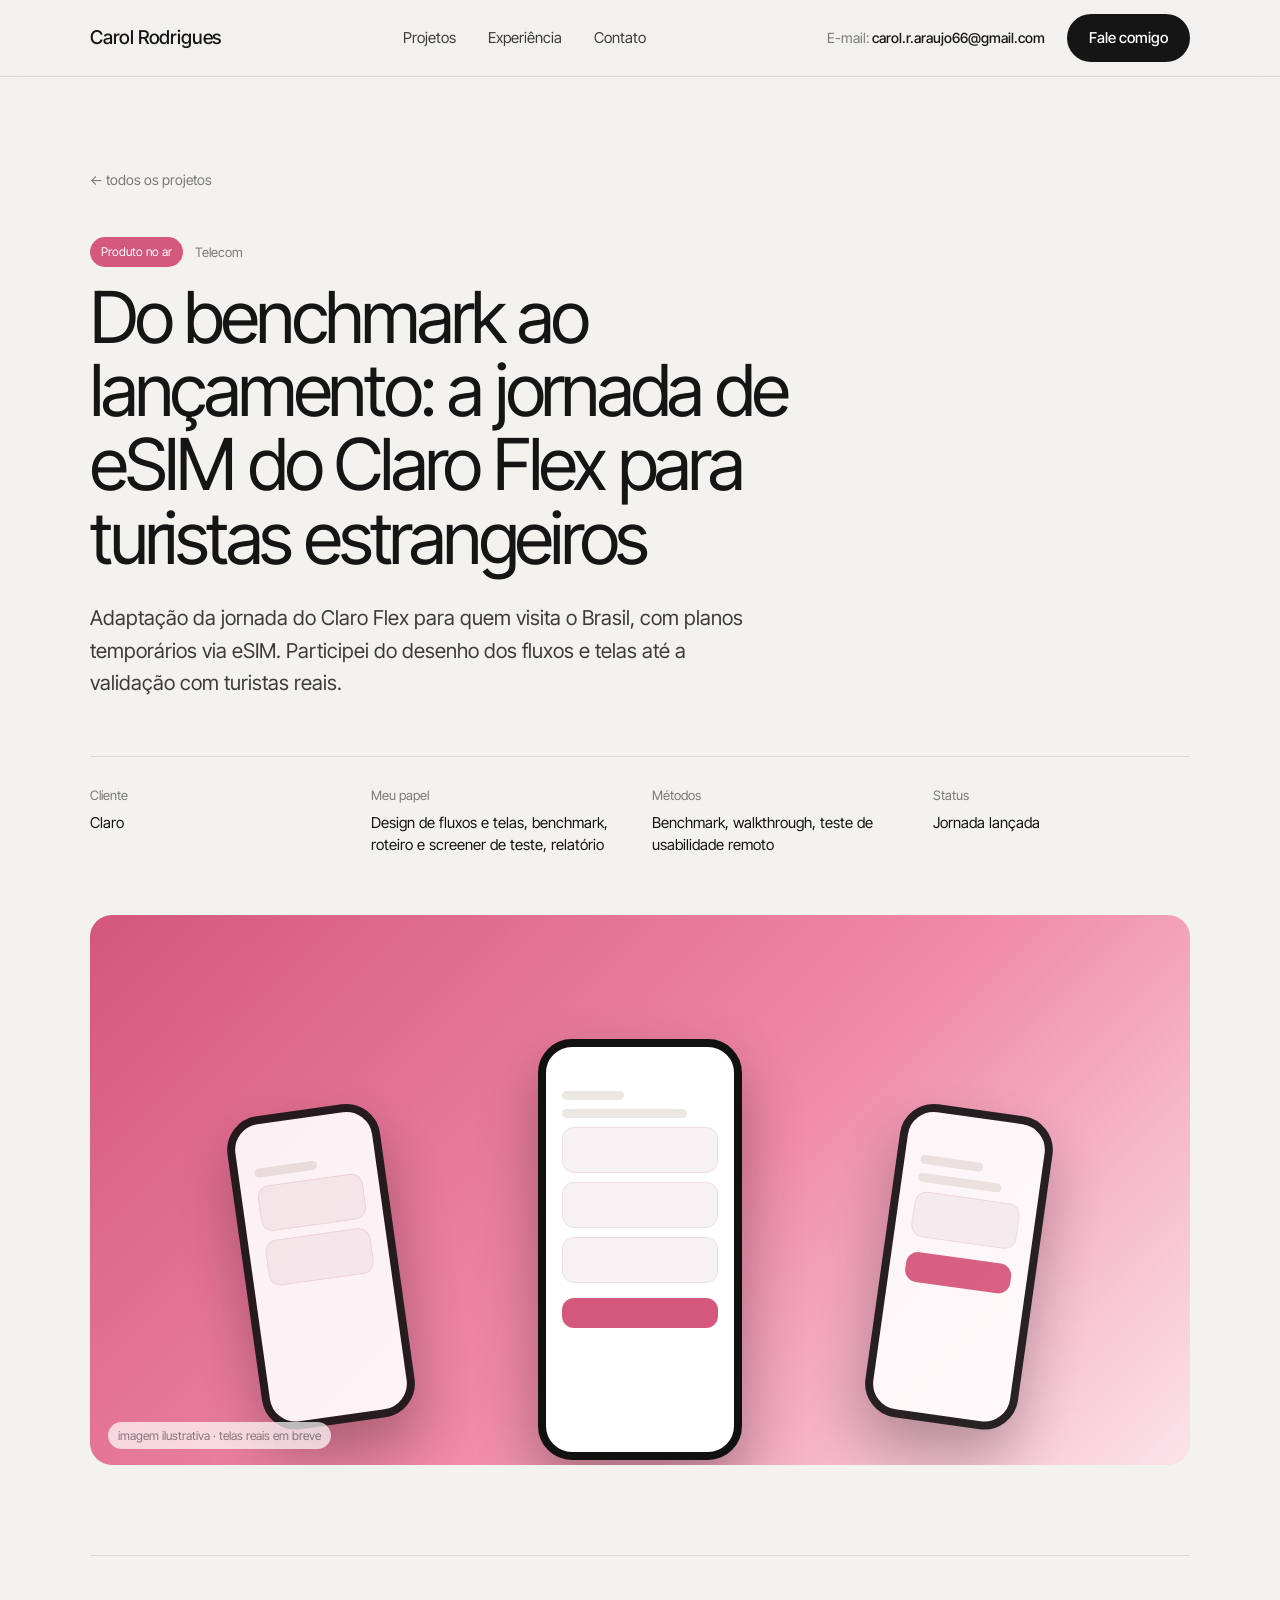
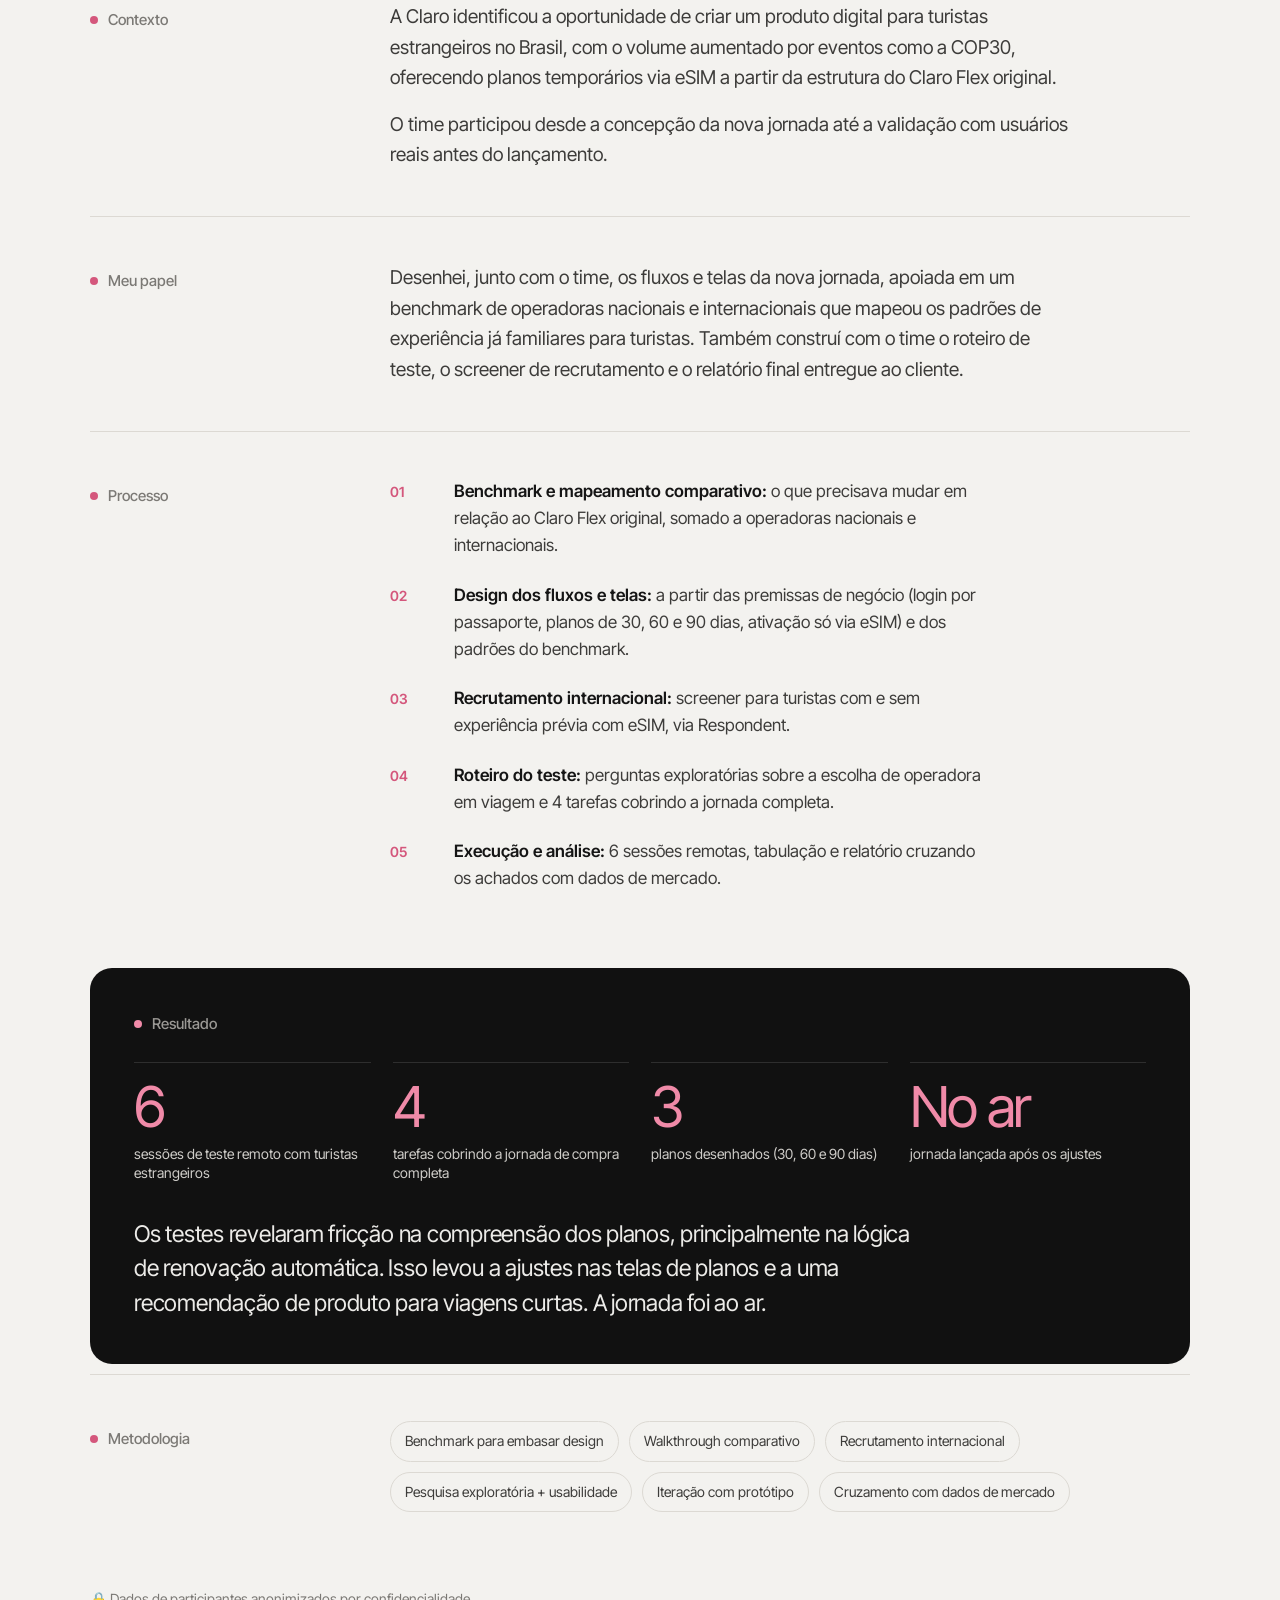
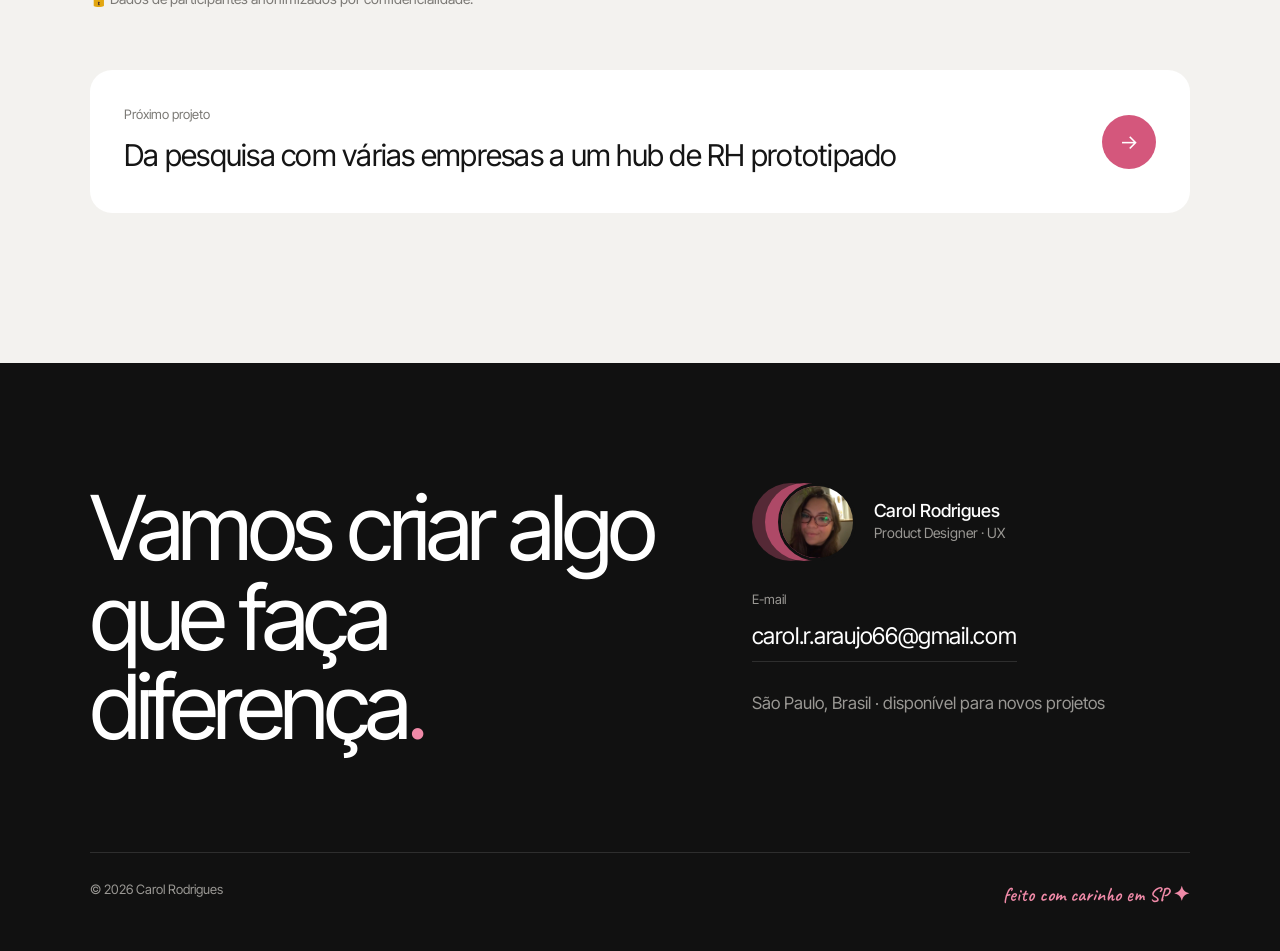
==== cases/claro.html @ 70e762d1 "Novo visual do portfólio: home com hierarquia limpa, faixa de números e páginas próprias por case - " ====
<!doctype html>
<html lang="pt-BR">
<head>
<meta charset="utf-8">
<meta name="viewport" content="width=device-width, initial-scale=1">
<title>Do benchmark ao lançamento: a jornada de eSIM do Claro Flex para turistas · Carol Rodrigues</title>
<meta name="description" content="Adaptação da jornada do Claro Flex para quem visita o Brasil, com planos temporários via eSIM. Participei do desenho dos fluxos e telas até a validação com turistas reais.">
<meta property="og:title" content="Do benchmark ao lançamento: a jornada de eSIM do Claro Flex para turistas · Carol Rodrigues">
<meta property="og:description" content="Adaptação da jornada do Claro Flex para quem visita o Brasil, com planos temporários via eSIM. Participei do desenho dos fluxos e telas até a validação com turistas reais.">
<meta property="og:image" content="../assets/foto-carol.jpg">
<meta name="theme-color" content="#f3f2ef">
<link rel="icon" href="data:image/svg+xml,<svg xmlns='http://www.w3.org/2000/svg' viewBox='0 0 100 100'><rect width='100' height='100' rx='50' fill='%23d4577c'/><text x='50' y='68' font-family='Arial' font-size='52' fill='white' text-anchor='middle'>C</text></svg>">
<link rel="preconnect" href="https://fonts.googleapis.com">
<link rel="preconnect" href="https://fonts.gstatic.com" crossorigin>
<link href="https://fonts.googleapis.com/css2?family=Caveat:wght@600&family=Inter+Tight:wght@400;500;600&display=swap" rel="stylesheet">
<link rel="stylesheet" href="../assets/style.css">
</head>
<body>
<header class="nav">
  <div class="wrap">
    <a class="brand" href="../index.html">Carol Rodrigues</a>
    <nav class="nav-links" aria-label="Principal">
      <a href="../index.html#projetos">Projetos</a>
      <a href="../index.html#experiencia">Experiência</a>
      <a href="../index.html#contato">Contato</a>
    </nav>
    <div class="nav-right">
      <span class="nav-mail">E-mail: <b>carol.r.araujo66@gmail.com</b></span>
      <a class="btn" href="mailto:carol.r.araujo66@gmail.com">Fale comigo</a>
    </div>
  </div>
</header>
<main>
<section class="cs-hero">
  <div class="wrap">
    <a class="back" href="../index.html#projetos">← todos os projetos</a>
    <div class="case-meta reveal"><span class="tag live">Produto no ar</span><span>Telecom</span></div>
    <h1 class="cs-title reveal">Do benchmark ao lançamento: a jornada de eSIM do Claro Flex para turistas estrangeiros</h1>
    <p class="cs-sub reveal">Adaptação da jornada do Claro Flex para quem visita o Brasil, com planos temporários via eSIM. Participei do desenho dos fluxos e telas até a validação com turistas reais.</p>
    <dl class="facts reveal"><div><dt>Cliente</dt><dd>Claro</dd></div><div><dt>Meu papel</dt><dd>Design de fluxos e telas, benchmark, roteiro e screener de teste, relatório</dd></div><div><dt>Métodos</dt><dd>Benchmark, walkthrough, teste de usabilidade remoto</dd></div><div><dt>Status</dt><dd>Jornada lançada</dd></div></dl>
  </div>
</section>
<div class="wrap"><div class="cs-visual reveal"><div class="vis vis-a"><div class="phone side"><i class="w60"></i><i class="card"></i><i class="card"></i></div><div class="phone"><i class="w40"></i><i class="w80"></i><i class="card"></i><i class="card"></i><i class="card"></i><i class="acc"></i></div><div class="phone side2"><i class="w60"></i><i class="w80"></i><i class="card"></i><i class="acc"></i></div><span class="vis-note">imagem ilustrativa · telas reais em breve</span></div></div></div>
<div class="cs-body">
  <div class="wrap">
    <section class="cs-sec reveal"><h2>Contexto</h2><div class="txt"><p>A Claro identificou a oportunidade de criar um produto digital para turistas estrangeiros no Brasil, com o volume aumentado por eventos como a COP30, oferecendo planos temporários via eSIM a partir da estrutura do Claro Flex original.</p><p>O time participou desde a concepção da nova jornada até a validação com usuários reais antes do lançamento.</p></div></section>
    <section class="cs-sec reveal"><h2>Meu papel</h2><div class="txt"><p>Desenhei, junto com o time, os fluxos e telas da nova jornada, apoiada em um benchmark de operadoras nacionais e internacionais que mapeou os padrões de experiência já familiares para turistas. Também construí com o time o roteiro de teste, o screener de recrutamento e o relatório final entregue ao cliente.</p></div></section>
    <section class="cs-sec reveal"><h2>Processo</h2><ol class="steps"><li><span><b>Benchmark e mapeamento comparativo:</b> o que precisava mudar em relação ao Claro Flex original, somado a operadoras nacionais e internacionais.</span></li><li><span><b>Design dos fluxos e telas:</b> a partir das premissas de negócio (login por passaporte, planos de 30, 60 e 90 dias, ativação só via eSIM) e dos padrões do benchmark.</span></li><li><span><b>Recrutamento internacional:</b> screener para turistas com e sem experiência prévia com eSIM, via Respondent.</span></li><li><span><b>Roteiro do teste:</b> perguntas exploratórias sobre a escolha de operadora em viagem e 4 tarefas cobrindo a jornada completa.</span></li><li><span><b>Execução e análise:</b> 6 sessões remotas, tabulação e relatório cruzando os achados com dados de mercado.</span></li></ol></section>
    
    <section class="impact reveal"><h2>Resultado</h2><div class="impact-nums"><div><strong>6</strong><span>sessões de teste remoto com turistas estrangeiros</span></div><div><strong>4</strong><span>tarefas cobrindo a jornada de compra completa</span></div><div><strong>3</strong><span>planos desenhados (30, 60 e 90 dias)</span></div><div><strong>No ar</strong><span>jornada lançada após os ajustes</span></div></div><p>Os testes revelaram fricção na compreensão dos planos, principalmente na lógica de renovação automática. Isso levou a ajustes nas telas de planos e a uma recomendação de produto para viagens curtas. A jornada foi ao ar.</p></section>
    <section class="cs-sec reveal"><h2>Metodologia</h2><div class="chips"><span class="chip">Benchmark para embasar design</span><span class="chip">Walkthrough comparativo</span><span class="chip">Recrutamento internacional</span><span class="chip">Pesquisa exploratória + usabilidade</span><span class="chip">Iteração com protótipo</span><span class="chip">Cruzamento com dados de mercado</span></div></section>
    <p class="note">🔒 Dados de participantes anonimizados por confidencialidade.</p>
    <a class="next reveal" href="rh.html"><div><small>Próximo projeto</small><strong>Da pesquisa com várias empresas a um hub de RH prototipado</strong></div><span class="dot">→</span></a>
  </div>
</div>
</main>
<footer class="dark final">
  <div class="wrap">
    <div class="final-grid">
      <h2 class="reveal">Vamos criar algo que faça diferença<span>.</span></h2>
      <div class="reveal">
        <div class="id"><div class="avatar"><img src="../assets/foto-carol.jpg" alt="Foto da Carol Rodrigues" width="78" height="78"></div><div><div class="id-name">Carol Rodrigues</div><div class="id-role">Product Designer · UX</div></div></div>
        <div class="lbl">E-mail</div>
        <a class="mail" href="mailto:carol.r.araujo66@gmail.com">carol.r.araujo66@gmail.com</a>
        <p class="sub">São Paulo, Brasil · disponível para novos projetos</p>
      </div>
    </div>
    <div class="foot"><span>© 2026 Carol Rodrigues</span><span class="hand">feito com carinho em SP ✦</span></div>
  </div>
</footer>
<script>
(function(){
  var els=document.querySelectorAll('.reveal');
  if(!('IntersectionObserver' in window)){els.forEach(function(e){e.classList.add('in')});return;}
  var io=new IntersectionObserver(function(es){es.forEach(function(e){if(e.isIntersecting){e.target.classList.add('in');io.unobserve(e.target);}})},{threshold:.12,rootMargin:'0px 0px -40px 0px'});
  els.forEach(function(e){io.observe(e)});
})();
</script>
</body>
</html>
---- assets/style.css ----
/* Portfólio Carol Rodrigues · estilos compartilhados */
:root{
  --bg:#f3f2ef;
  --bg-2:#e9e7e2;
  --surface:#ffffff;
  --ink:#151515;
  --ink-2:#3d3c3a;
  --muted:#7b7975;
  --line:#dcd9d3;
  --dark:#111111;
  --dark-2:#1b1b1b;
  --dark-3:#262626;
  --dark-line:#2e2e2e;
  --dark-muted:#9a9894;
  --accent:#d4577c;
  --accent-2:#f08aa8;
  --accent-soft:#fbe3ea;
  --radius:22px;
  --wrap:1180px;
  --ease:cubic-bezier(.2,.7,.2,1);
}
*{box-sizing:border-box;margin:0;padding:0}
html{scroll-behavior:smooth}
body{background:var(--bg);color:var(--ink);font:400 16px/1.6 "Inter Tight",system-ui,sans-serif;-webkit-font-smoothing:antialiased;overflow-x:hidden}
a{color:inherit;text-decoration:none}
img{display:block;max-width:100%}
.wrap{max-width:var(--wrap);margin:0 auto;padding:0 40px}
.hand{font-family:"Caveat",cursive;font-weight:600}
.sr{position:absolute;width:1px;height:1px;overflow:hidden;clip:rect(0 0 0 0)}
:focus-visible{outline:2px solid var(--accent);outline-offset:3px;border-radius:6px}

/* ---------- NAV ---------- */
.nav{position:sticky;top:0;z-index:50;background:color-mix(in srgb,var(--bg) 86%,transparent);backdrop-filter:blur(12px);-webkit-backdrop-filter:blur(12px);border-bottom:1px solid var(--line)}
.nav .wrap{display:flex;align-items:center;justify-content:space-between;height:76px;gap:24px}
.brand{font-weight:500;font-size:19px;letter-spacing:-.01em}
.nav-links{display:flex;gap:32px;font-size:15px}
.nav-links a{color:var(--ink-2);transition:color .2s}
.nav-links a:hover{color:var(--ink)}
.nav-right{display:flex;align-items:center;gap:22px;font-size:14px}
.nav-mail{color:var(--muted)}
.nav-mail b{color:var(--ink);font-weight:500}
.btn{display:inline-flex;align-items:center;gap:10px;background:var(--ink);color:#fff;padding:12px 22px;border-radius:999px;font-weight:500;font-size:15px;transition:transform .25s var(--ease),background .25s}
.btn:hover{transform:translateY(-2px);background:var(--accent)}
.btn.light{background:#fff;color:var(--ink)}
.btn.light:hover{background:var(--accent);color:#fff}

/* ---------- HERO ---------- */
.hero{position:relative;padding:120px 0 110px;overflow:hidden}
.hero::before{content:"";position:absolute;right:-30vw;top:-40vw;width:110vw;height:110vw;border-radius:50%;
  background:repeating-radial-gradient(circle at center,transparent 0 46px,rgba(21,21,21,.045) 46px 47px);pointer-events:none;
  -webkit-mask:radial-gradient(circle at 30% 70%,#000 0,transparent 70%);mask:radial-gradient(circle at 30% 70%,#000 0,transparent 70%)}
.id{display:flex;align-items:center;gap:18px;margin-bottom:40px;position:relative}
.avatar{position:relative;width:78px;height:78px;flex:none}
.avatar img{width:78px;height:78px;border-radius:50%;object-fit:cover;position:relative;z-index:2;border:3px solid var(--bg)}
.avatar::before,.avatar::after{content:"";position:absolute;top:0;width:78px;height:78px;border-radius:50%;background:var(--accent)}
.avatar::before{left:-26px;opacity:.35}
.avatar::after{left:-13px;opacity:.7}
.avatar{margin-left:26px}
.id-name{font-weight:500;font-size:18px;line-height:1.2}
.id-role{color:var(--muted);font-size:14px}
.headline{font-weight:400;font-size:clamp(44px,7.4vw,104px);line-height:1.02;letter-spacing:-.045em;max-width:15ch;position:relative}
.headline .row{display:flex;flex-wrap:wrap;align-items:center;gap:.18em .22em}
.pill{display:inline-flex;align-items:center;font-size:.42em;letter-spacing:-.02em;padding:.32em .7em .36em;border-radius:999px;line-height:1;font-weight:500;transform:translateY(.06em)}
.pill.white{background:#fff;box-shadow:0 6px 24px rgba(0,0,0,.05)}
.pill.ink{background:var(--ink);color:#fff}
.pill.outline{border:1.5px solid var(--line);color:var(--ink-2)}
.headline .soft{color:var(--ink)}
.hero-foot{display:flex;justify-content:space-between;align-items:flex-end;gap:24px;margin-top:56px;position:relative;flex-wrap:wrap}
.hero-foot p{max-width:44ch;color:var(--ink-2);font-size:18px}
.scroll-hint{display:flex;align-items:center;gap:10px;color:var(--muted);font-size:14px}
.scroll-hint span{width:34px;height:34px;border:1px solid var(--line);border-radius:50%;display:grid;place-items:center;animation:bob 2.4s var(--ease) infinite}
@keyframes bob{50%{transform:translateY(5px)}}

/* ---------- MARQUEE ---------- */
.dark{background:var(--dark);color:#fff}
.marquee{overflow:hidden;border-bottom:1px solid var(--dark-line);padding:34px 0}
.marquee-track{display:flex;gap:44px;width:max-content;animation:scroll 38s linear infinite;align-items:center}
.marquee:hover .marquee-track{animation-play-state:paused}
.m-item{font-size:clamp(22px,2.4vw,30px);letter-spacing:-.02em;white-space:nowrap}
.m-item b{color:var(--accent-2);font-weight:500}
.m-item i{font-style:normal;color:var(--dark-muted);margin:0 6px}
.m-star{color:var(--accent-2);font-size:22px}
@keyframes scroll{to{transform:translateX(-50%)}}

/* ---------- SECTIONS ---------- */
.section{padding:110px 0}
.eyebrow{display:flex;align-items:center;gap:10px;font-size:14px;color:var(--muted);margin-bottom:18px}
.eyebrow::before{content:"";width:8px;height:8px;border-radius:50%;background:var(--accent)}
.dark .eyebrow{color:var(--dark-muted)}
.h2{font-weight:400;font-size:clamp(40px,5.4vw,72px);letter-spacing:-.04em;line-height:1.02}
.sec-head{display:flex;justify-content:space-between;align-items:flex-end;gap:24px;margin-bottom:56px;flex-wrap:wrap}
.sec-head p{max-width:40ch;color:var(--dark-muted)}

/* ---------- PROJECTS ---------- */
.projects{padding-top:80px}
.case{display:block;border-radius:var(--radius);transition:transform .4s var(--ease)}
.case-meta{display:flex;align-items:center;gap:12px;font-size:13px;color:var(--dark-muted);margin-bottom:14px}
.tag{background:var(--dark-3);color:#fff;padding:5px 11px;border-radius:999px;font-size:12px}
.tag.live{background:var(--accent);}
.case-title{font-size:clamp(22px,2.2vw,28px);font-weight:400;letter-spacing:-.025em;line-height:1.2;max-width:30ch}
.case-client{color:var(--dark-muted);font-size:14px;margin-top:6px}
.case-arrow{display:inline-flex;align-items:center;gap:8px;margin-top:18px;font-size:14px;color:#fff;opacity:.75;transition:opacity .2s,gap .3s var(--ease)}
.case:hover .case-arrow{opacity:1;gap:14px}
.case-visual{margin-top:28px;border-radius:var(--radius);overflow:hidden;position:relative;aspect-ratio:16/8.2;transition:transform .5s var(--ease)}
.case:hover .case-visual{transform:scale(1.01)}
.case.featured{margin-bottom:72px}
.grid-2{display:grid;grid-template-columns:repeat(2,1fr);gap:56px 32px}
.grid-2 .case-visual{aspect-ratio:4/3;margin-top:22px}
.grid-2 .case-meta{margin-top:0}
.all-cta{display:flex;flex-direction:column;justify-content:space-between;background:var(--accent);border-radius:var(--radius);padding:32px;min-height:260px;color:#fff;transition:transform .3s var(--ease)}
.all-cta:hover{transform:translateY(-4px)}
.all-cta strong{font-weight:400;font-size:clamp(26px,2.6vw,34px);letter-spacing:-.03em;line-height:1.1}

/* visuais (mockups abstratos, até entrarem as imagens reais) */
.vis{position:absolute;inset:0;display:grid;place-items:center}
.vis-a{background:linear-gradient(135deg,#d4577c 0%,#f08aa8 55%,#fbe3ea 100%)}
.vis-b{background:linear-gradient(160deg,#2a2a2a,#151515)}
.vis-c{background:linear-gradient(135deg,#fbe3ea,#f3f2ef)}
.vis-d{background:linear-gradient(140deg,#3a1d27,#d4577c)}
.vis-e{background:linear-gradient(140deg,#e9e7e2,#cfc9c0)}
.phone{width:clamp(130px,16vw,230px);aspect-ratio:9/18.5;background:#fff;border-radius:34px;border:8px solid #111;box-shadow:0 30px 60px rgba(0,0,0,.3);padding:44px 16px 0;display:flex;flex-direction:column;gap:9px;transform:translateY(14%)}
.phone i{display:block;flex:none;width:100%;height:9px;border-radius:5px;background:#ebe8e3}
.phone i.w60{width:60%}.phone i.w80{width:80%}.phone i.w40{width:40%}
.phone i.acc{background:var(--accent);height:30px;border-radius:12px;margin-top:6px}
.phone i.card{height:46px;border-radius:12px;background:#f6f2f3;border:1px solid #f0dce2}
.phone.side{position:absolute;width:clamp(100px,12vw,170px);transform:translateY(24%) rotate(-8deg);left:14%;opacity:.9}
.phone.side2{position:absolute;width:clamp(100px,12vw,170px);transform:translateY(24%) rotate(8deg);right:14%;opacity:.9}
.board{width:76%;aspect-ratio:16/9;background:#fff;border-radius:16px;box-shadow:0 24px 50px rgba(0,0,0,.18);display:grid;grid-template-columns:repeat(4,1fr);gap:10px;padding:16px}
.board i{border-radius:8px;background:#f4eef0}
.board i:nth-child(3n){background:var(--accent-soft)}
.board i:nth-child(5){background:var(--accent);opacity:.8}
.film{display:flex;gap:12px;transform:rotate(-4deg)}
.film i{width:clamp(56px,9vw,96px);aspect-ratio:9/16;border-radius:14px;background:linear-gradient(180deg,#3a3a3a,#1f1f1f);border:1px solid #444}
.film i:nth-child(2){background:linear-gradient(180deg,var(--accent),#7a2a44);transform:translateY(-16px)}
.film i:nth-child(4){transform:translateY(12px)}
.bars{display:flex;align-items:flex-end;gap:12px;height:56%;padding:0 10%}
.bars i{width:clamp(18px,3vw,36px);border-radius:10px 10px 4px 4px;background:rgba(255,255,255,.85)}
.bars i:nth-child(odd){background:#fff}
.bars i:nth-child(3){background:#111}
.rows{width:70%;background:#fff;border-radius:16px;padding:18px;display:flex;flex-direction:column;gap:10px;box-shadow:0 24px 50px rgba(0,0,0,.12)}
.rows i{height:14px;border-radius:7px;background:#ece8e2}
.rows i.ok{background:#cfe9d6;width:70%}
.rows i.bad{background:var(--accent-soft);width:85%}
.vis-note{position:absolute;left:18px;bottom:16px;font-size:12px;color:rgba(0,0,0,.45);background:rgba(255,255,255,.7);padding:4px 10px;border-radius:999px}
.vis-b .vis-note,.vis-d .vis-note{color:rgba(255,255,255,.7);background:rgba(0,0,0,.35)}

/* ---------- EXPERIENCE ---------- */
.exp{border-top:1px solid var(--dark-line)}
.job{display:grid;grid-template-columns:1fr auto;gap:8px 24px;padding:44px 0;border-bottom:1px solid var(--dark-line)}
.job h3{font-weight:400;font-size:clamp(28px,3.2vw,42px);letter-spacing:-.03em;line-height:1.1}
.job h3 span{color:var(--accent-2)}
.job .when{color:var(--dark-muted);font-size:14px;align-self:center;display:flex;gap:8px;align-items:center}
.job h4{grid-column:1/-1;font-weight:500;font-size:20px;margin-top:14px}
.job ul{grid-column:1/-1;list-style:none;max-width:68ch;display:grid;gap:10px;margin-top:6px}
.job li{display:flex;gap:14px;color:#c9c7c3}
.job li::before{content:"✦";color:var(--accent-2);flex:none}
.job li b{color:#fff;font-weight:500}

/* ---------- METRICS ---------- */
.metrics{display:grid;grid-template-columns:repeat(3,1fr);gap:20px;margin-top:20px}
.metric{position:relative;overflow:hidden;border-radius:var(--radius);padding:30px 30px 26px;min-height:240px;display:flex;flex-direction:column;justify-content:space-between}
.metric .num{font-size:clamp(56px,6.4vw,92px);letter-spacing:-.05em;line-height:1;font-weight:400}
.metric p{text-align:right;font-size:15px;line-height:1.35;max-width:22ch;margin-left:auto;position:relative}
.metric.m1{background:var(--accent);color:#fff}
.metric.m1::after{content:"";position:absolute;left:18%;bottom:-55%;width:90%;aspect-ratio:1;border-radius:50%;border:42px solid rgba(255,255,255,.18)}
.metric.m2{background:var(--dark-2);color:#fff;border:1px solid var(--dark-line)}
.metric.m3{background:#fff;color:var(--ink)}
.metric small{display:block;color:inherit;opacity:.7;font-size:13px;margin-top:4px}

/* ---------- HOW I WORK ---------- */
.how{display:grid;grid-template-columns:1.1fr 1fr;gap:64px;align-items:start}
.how p.lead{font-size:clamp(22px,2.2vw,28px);letter-spacing:-.02em;line-height:1.35;color:#e9e7e3}
.how p.lead em{font-style:normal;color:var(--accent-2)}
.chips{display:flex;flex-wrap:wrap;gap:10px}
.chip{border:1px solid var(--dark-line);color:#d8d6d2;padding:8px 14px;border-radius:999px;font-size:14px}
.chip.acc{border-color:var(--accent);color:#fff;background:rgba(212,87,124,.15)}
.how h3{font-weight:500;font-size:15px;color:var(--dark-muted);margin:0 0 14px}
.how .block+.block{margin-top:34px}
.brands{display:flex;flex-wrap:wrap;gap:12px 34px;margin-top:70px;padding-top:40px;border-top:1px solid var(--dark-line);align-items:baseline}
.brands span{font-size:clamp(20px,2vw,26px);letter-spacing:-.02em;color:#cfcdc9}
.brands .lbl{font-size:14px;color:var(--dark-muted);width:100%;margin-bottom:6px}

/* ---------- LINKS ---------- */
.links-sec{padding:110px 0}
.links{display:grid;grid-template-columns:repeat(3,1fr);gap:20px;margin-top:48px}
.link-card{background:#fff;border-radius:var(--radius);padding:26px;min-height:180px;display:flex;flex-direction:column;justify-content:space-between;transition:transform .3s var(--ease),box-shadow .3s}
.link-card:hover{transform:translateY(-4px);box-shadow:0 18px 40px rgba(0,0,0,.07)}
.link-card .lc-top{display:flex;justify-content:space-between;font-size:18px;font-weight:500}
.link-card .lc-sub{color:var(--muted);font-size:14px}
.link-card .dot{width:44px;height:44px;border-radius:50%;background:var(--accent);align-self:flex-end;display:grid;place-items:center;color:#fff;transition:transform .3s var(--ease)}
.link-card:hover .dot{transform:rotate(-45deg)}
.link-card.acc{background:var(--ink);color:#fff}
.link-card.acc .lc-sub{color:#aaa}
.link-card.acc .dot{background:#fff;color:var(--ink)}

/* ---------- FINAL CTA ---------- */
.final{padding:120px 0 40px}
.final-grid{display:grid;grid-template-columns:1.4fr 1fr;gap:48px;align-items:start}
.final h2{font-weight:400;font-size:clamp(48px,7vw,96px);letter-spacing:-.05em;line-height:1}
.final h2 span{color:var(--accent-2)}
.final .sub{color:var(--dark-muted);margin-top:28px;font-size:17px}
.final .id{margin-bottom:28px}
.final .avatar img{border-color:var(--dark)}
.final .id-role{color:var(--dark-muted)}
.final .mail{font-size:clamp(18px,1.8vw,24px);letter-spacing:-.01em;border-bottom:1px solid var(--dark-line);padding-bottom:6px;display:inline-block;transition:border-color .2s,color .2s}
.final .mail:hover{color:var(--accent-2);border-color:var(--accent-2)}
.final .lbl{font-size:13px;color:var(--dark-muted);margin-bottom:8px}
.foot{display:flex;justify-content:space-between;gap:16px;margin-top:100px;padding-top:26px;border-top:1px solid var(--dark-line);font-size:13px;color:var(--dark-muted);flex-wrap:wrap}
.foot .hand{font-size:20px;color:var(--accent-2)}

/* ---------- CASE PAGE ---------- */
.cs-hero{padding:90px 0 50px}
.back{display:inline-flex;gap:8px;align-items:center;color:var(--muted);font-size:14px;margin-bottom:46px;transition:gap .3s var(--ease),color .2s}
.back:hover{gap:14px;color:var(--ink)}
.cs-hero .case-meta{color:var(--muted)}
.cs-hero .tag{background:var(--bg-2);color:var(--ink)}
.cs-hero .tag.live{background:var(--accent);color:#fff}
.cs-title{font-weight:400;font-size:clamp(38px,5.6vw,76px);letter-spacing:-.045em;line-height:1.03;max-width:20ch}
.cs-sub{font-size:clamp(18px,1.6vw,21px);color:var(--ink-2);max-width:56ch;margin-top:26px}
.facts{display:grid;grid-template-columns:repeat(4,1fr);gap:24px;margin-top:56px;padding-top:28px;border-top:1px solid var(--line)}
.facts dt{font-size:13px;color:var(--muted);margin-bottom:6px}
.facts dd{font-size:15px;line-height:1.45}
.cs-visual{border-radius:var(--radius);overflow:hidden;position:relative;aspect-ratio:16/8;margin:10px 0 0}
.cs-body{padding:90px 0 40px}
.cs-sec{display:grid;grid-template-columns:260px 1fr;gap:40px;padding:46px 0;border-top:1px solid var(--line)}
.cs-sec h2{align-self:start;padding-top:6px;font-weight:500;font-size:15px;color:var(--muted);display:flex;gap:10px;align-items:center}
.cs-sec h2::before{content:"";width:8px;height:8px;border-radius:50%;background:var(--accent)}
.cs-sec .txt{font-size:19px;line-height:1.6;color:var(--ink-2);max-width:62ch}
.cs-sec .txt p+p{margin-top:16px}
.steps{list-style:none;counter-reset:s;display:grid;gap:22px;max-width:66ch}
.steps li{counter-increment:s;display:grid;grid-template-columns:48px 1fr;gap:16px;font-size:17px;color:var(--ink-2)}
.steps li::before{content:counter(s,decimal-leading-zero);font-size:14px;color:var(--accent);font-weight:600;padding-top:3px}
.steps b{color:var(--ink);font-weight:600}
.cs-sec .chips .chip{border-color:var(--line);color:var(--ink-2)}
.impact{background:var(--dark);color:#fff;border-radius:var(--radius);padding:44px;margin:30px 0 10px}
.impact h2{font-weight:500;font-size:15px;color:var(--dark-muted);margin-bottom:26px;display:flex;gap:10px;align-items:center}
.impact h2::before{content:"";width:8px;height:8px;border-radius:50%;background:var(--accent-2)}
.impact-nums{display:grid;grid-template-columns:repeat(auto-fit,minmax(170px,1fr));gap:22px;margin-bottom:34px}
.impact-nums div{border-top:1px solid var(--dark-line);padding-top:16px}
.impact-nums strong{display:block;font-weight:400;font-size:clamp(40px,4.4vw,60px);letter-spacing:-.04em;line-height:1;color:var(--accent-2)}
.impact-nums span{display:block;color:#cfcdc9;font-size:14px;margin-top:8px;line-height:1.4}
.impact p{font-size:clamp(19px,1.8vw,23px);line-height:1.5;letter-spacing:-.01em;max-width:60ch;color:#ecebe8}
.note{color:var(--muted);font-size:14px;margin-top:30px}
.next{display:flex;justify-content:space-between;align-items:center;gap:20px;background:#fff;border-radius:var(--radius);padding:34px;margin:60px 0 110px;transition:transform .3s var(--ease)}
.next:hover{transform:translateY(-4px)}
.next small{color:var(--muted);font-size:13px;display:block;margin-bottom:6px}
.next strong{font-weight:400;font-size:clamp(22px,2.4vw,30px);letter-spacing:-.025em}
.next .dot{width:54px;height:54px;flex:none;border-radius:50%;background:var(--accent);color:#fff;display:grid;place-items:center;font-size:20px}

/* ---------- REVEAL ---------- */
.reveal{opacity:0;transform:translateY(28px);transition:opacity .9s var(--ease),transform .9s var(--ease)}
.reveal.in{opacity:1;transform:none}
@media (prefers-reduced-motion:reduce){
  .reveal{opacity:1;transform:none;transition:none}
  .marquee-track,.scroll-hint span{animation:none}
  html{scroll-behavior:auto}
}

/* ---------- RESPONSIVE ---------- */
@media (max-width:960px){
  .nav-links,.nav-mail{display:none}
  .grid-2,.metrics,.links,.how,.final-grid{grid-template-columns:1fr}
  .grid-2{gap:56px}
  .facts{grid-template-columns:repeat(2,1fr)}
  .cs-sec{grid-template-columns:1fr;gap:18px}
}
@media (max-width:600px){
  .wrap{padding:0 16px}
  .nav .wrap{height:64px}
  .hero{padding:72px 0 80px}
  .section,.links-sec{padding:80px 0}
  .case-visual{aspect-ratio:4/3}
  .phone.side,.phone.side2{display:none}
  .phone{width:150px}
  .job{grid-template-columns:1fr}
  .metric{min-height:200px}
  .impact{padding:28px 22px}
  .next{padding:24px}
  .btn{padding:10px 18px;font-size:14px}
  .hero-foot p{font-size:16px}
}
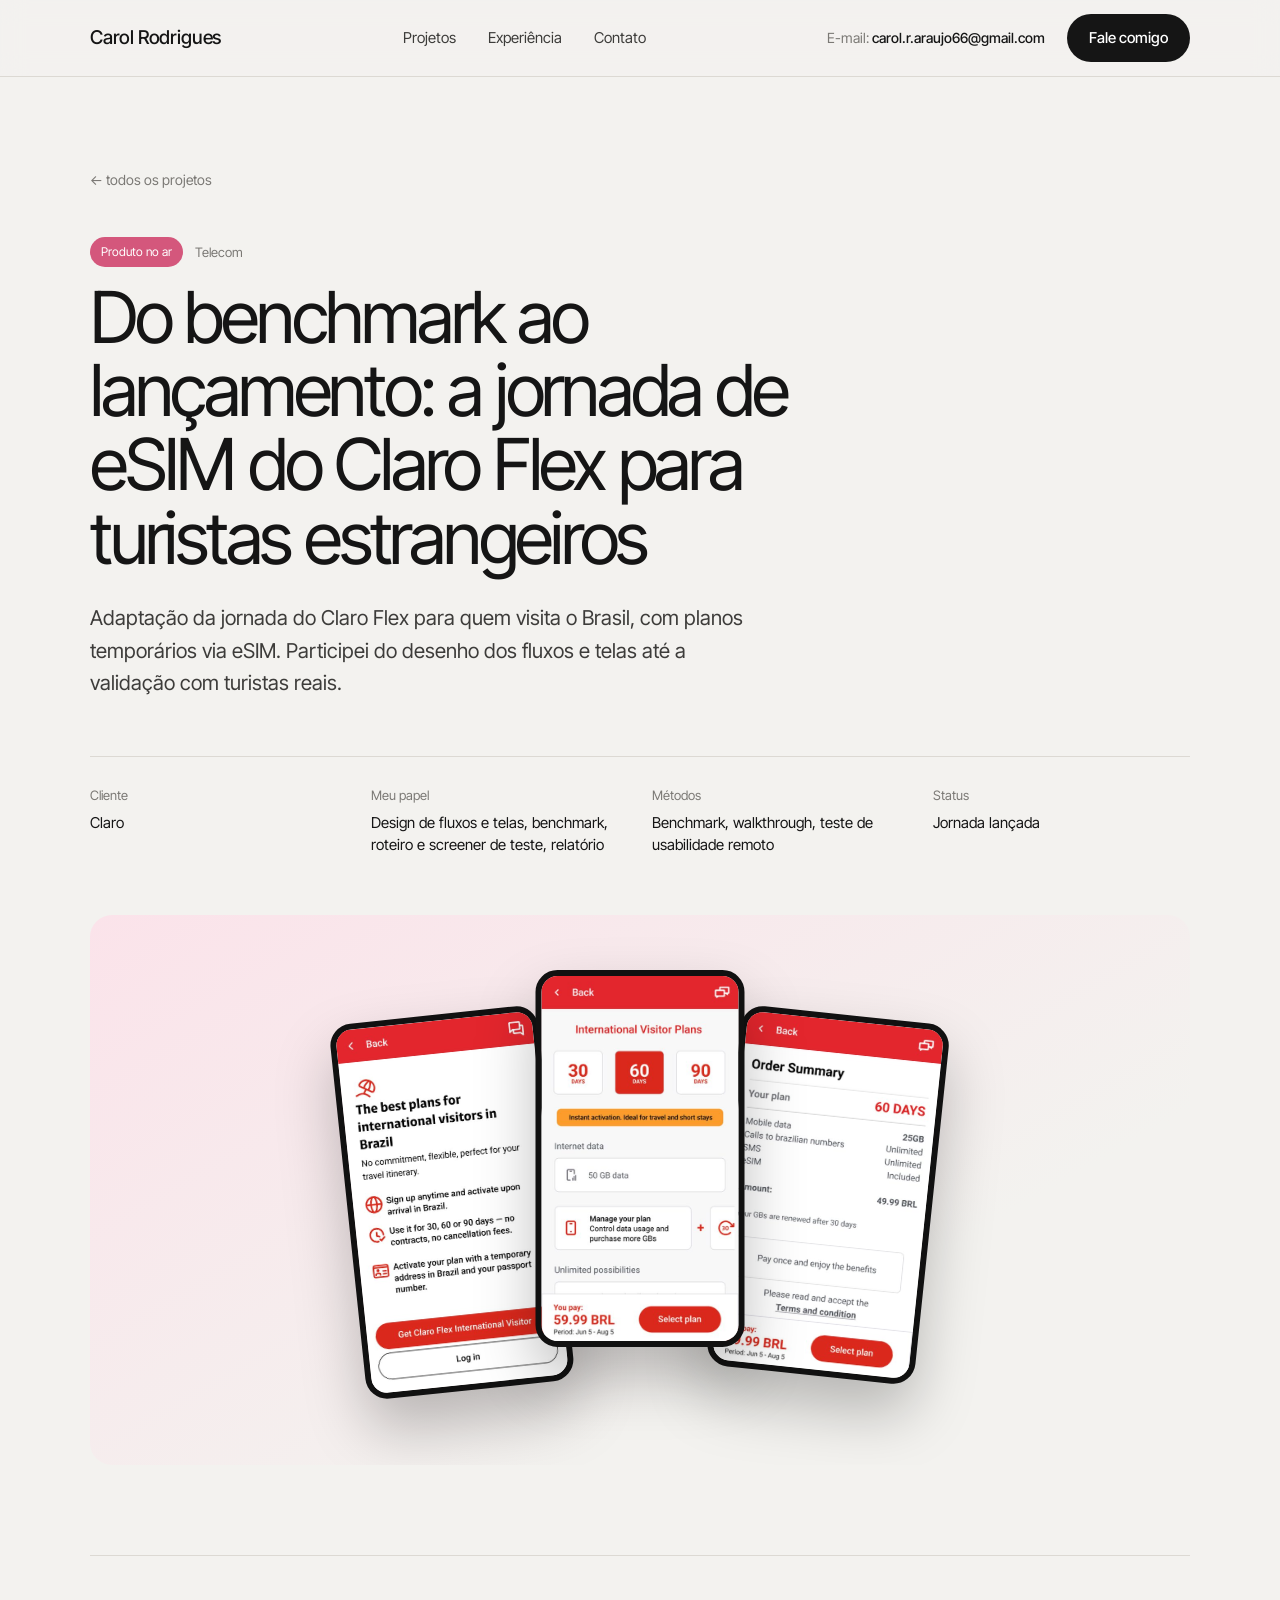
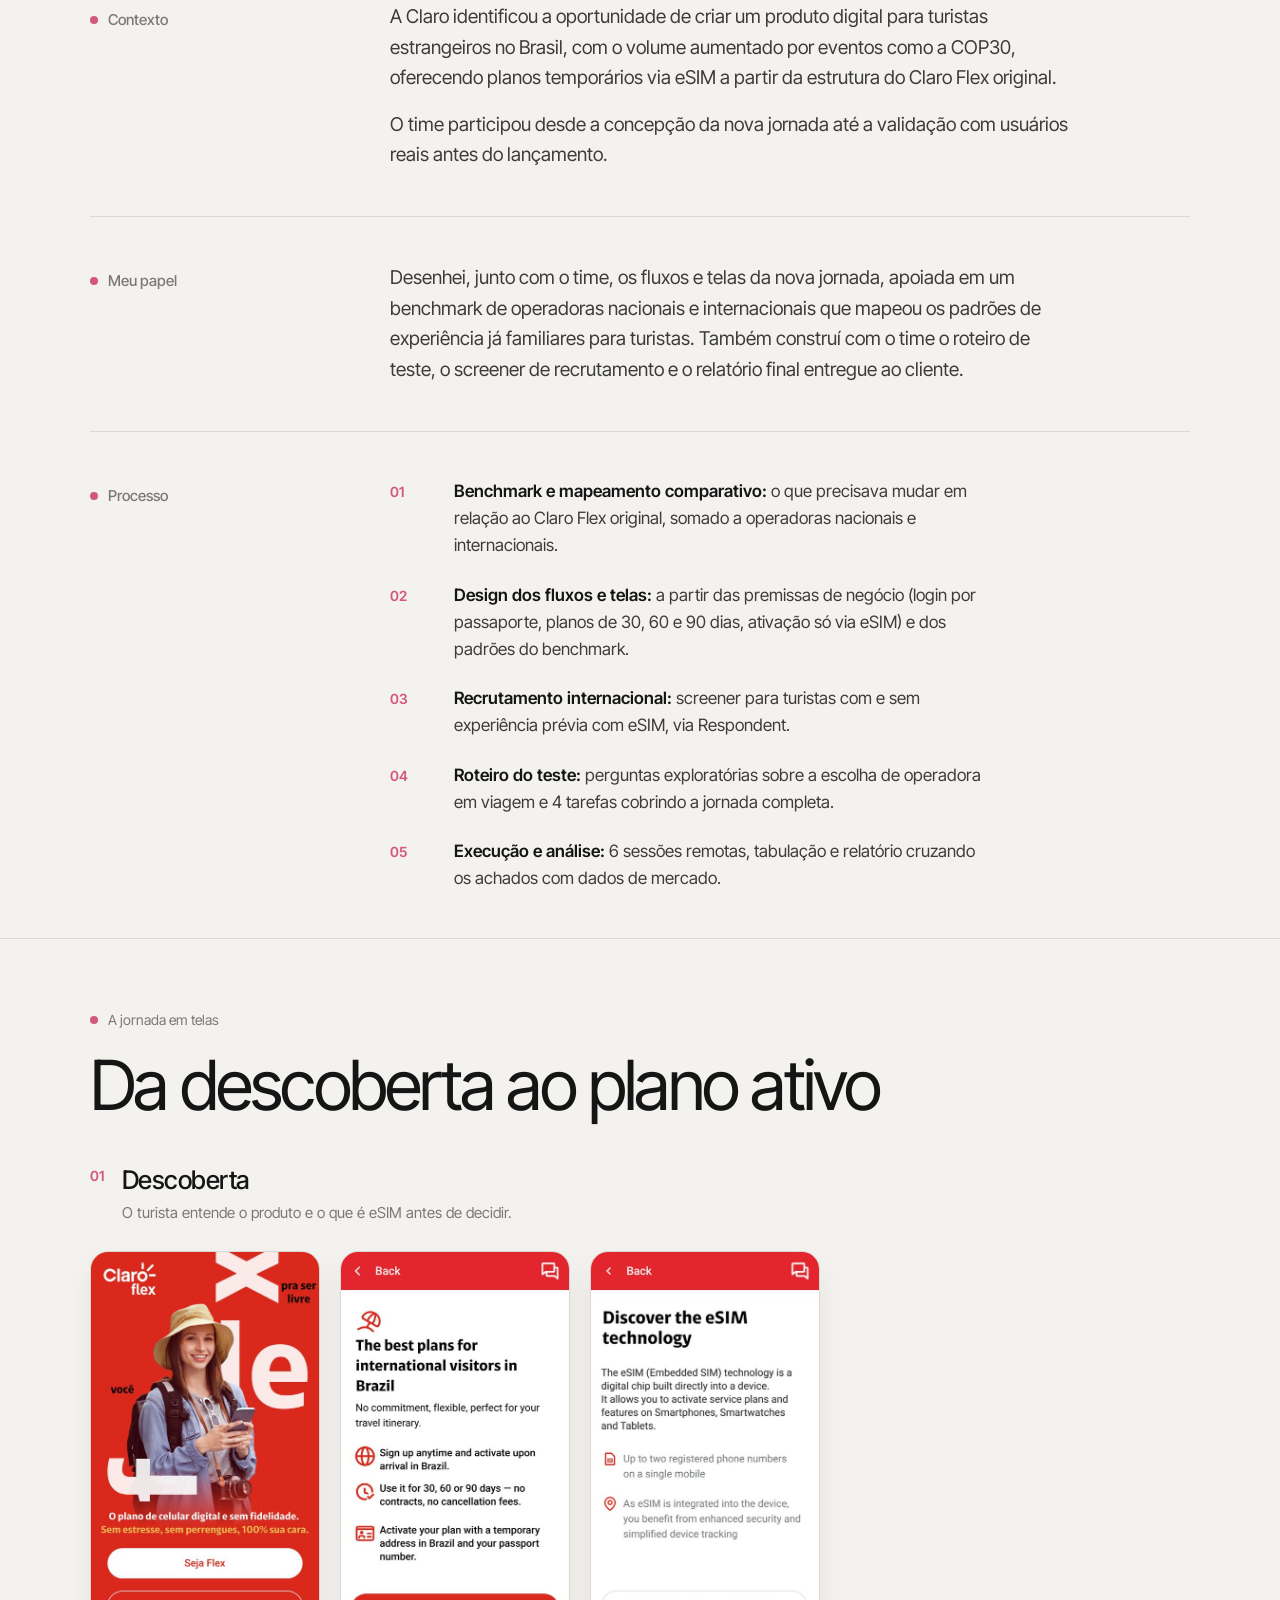
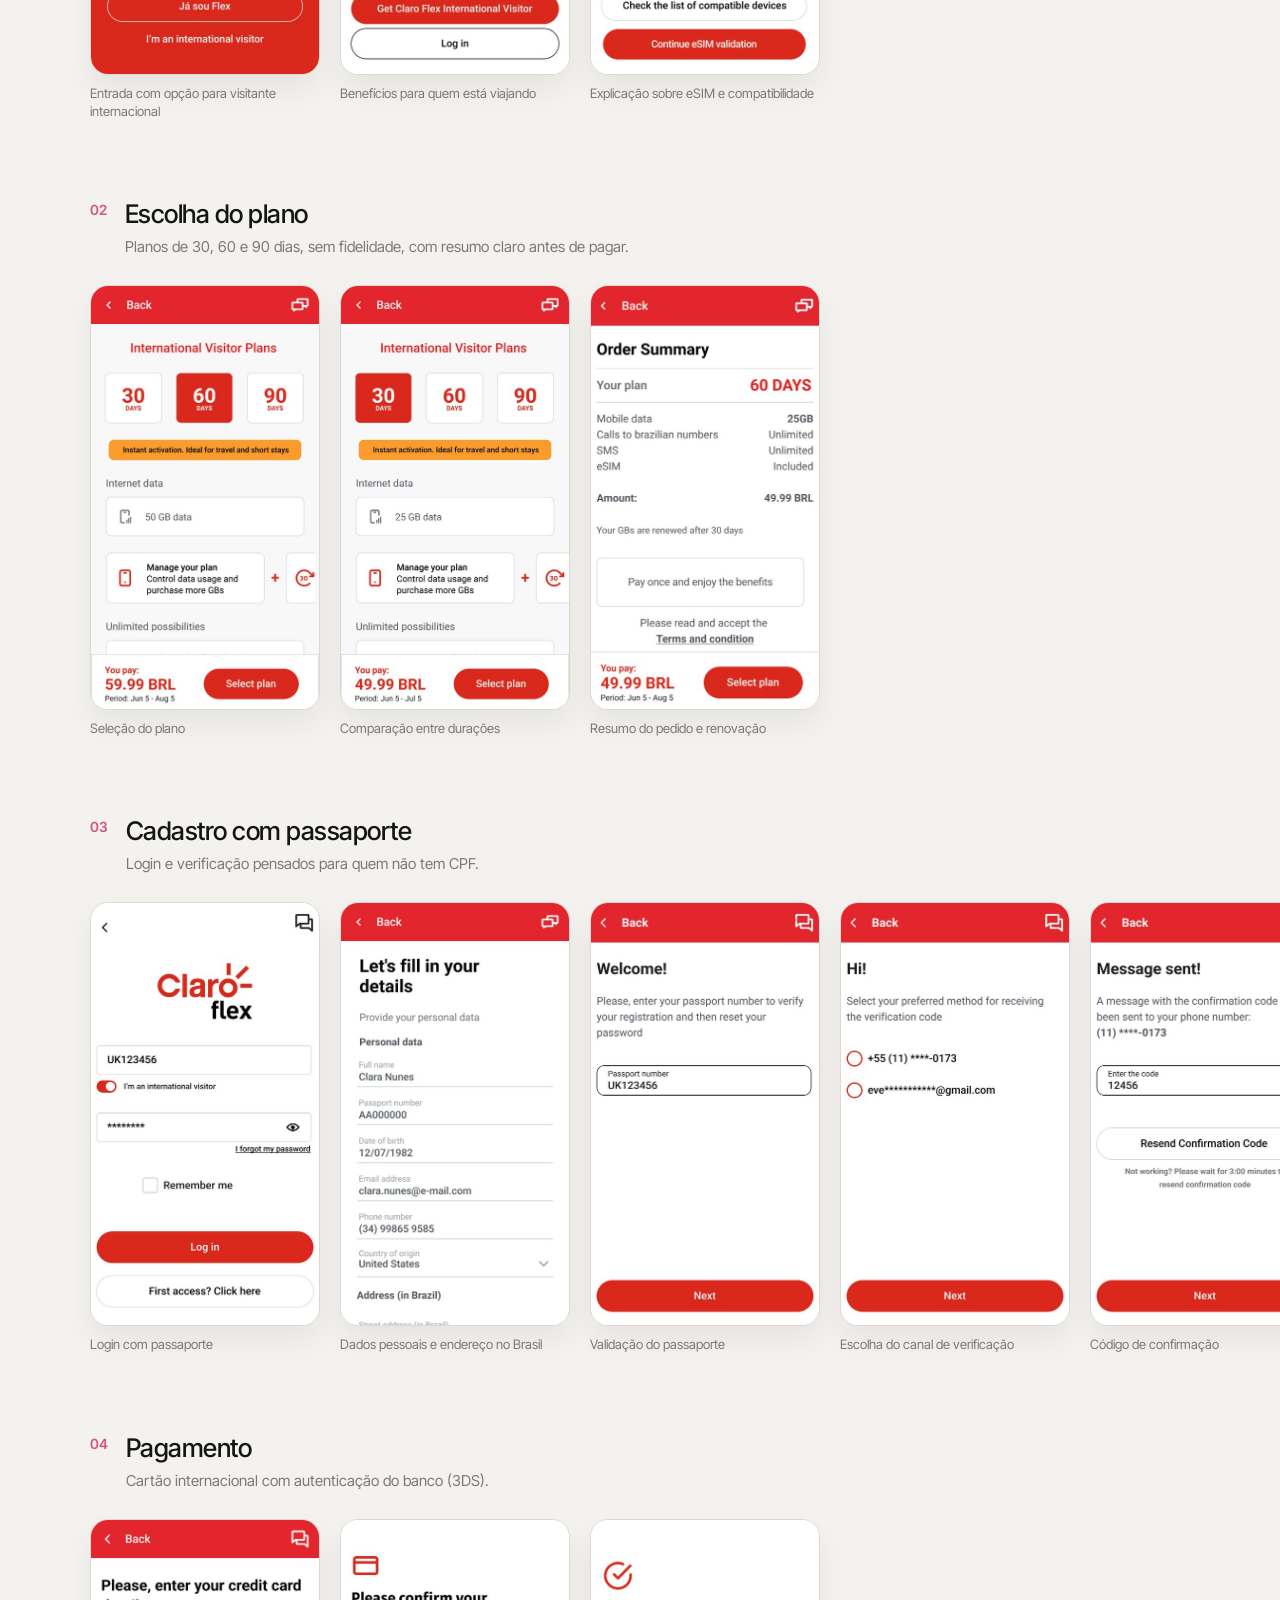
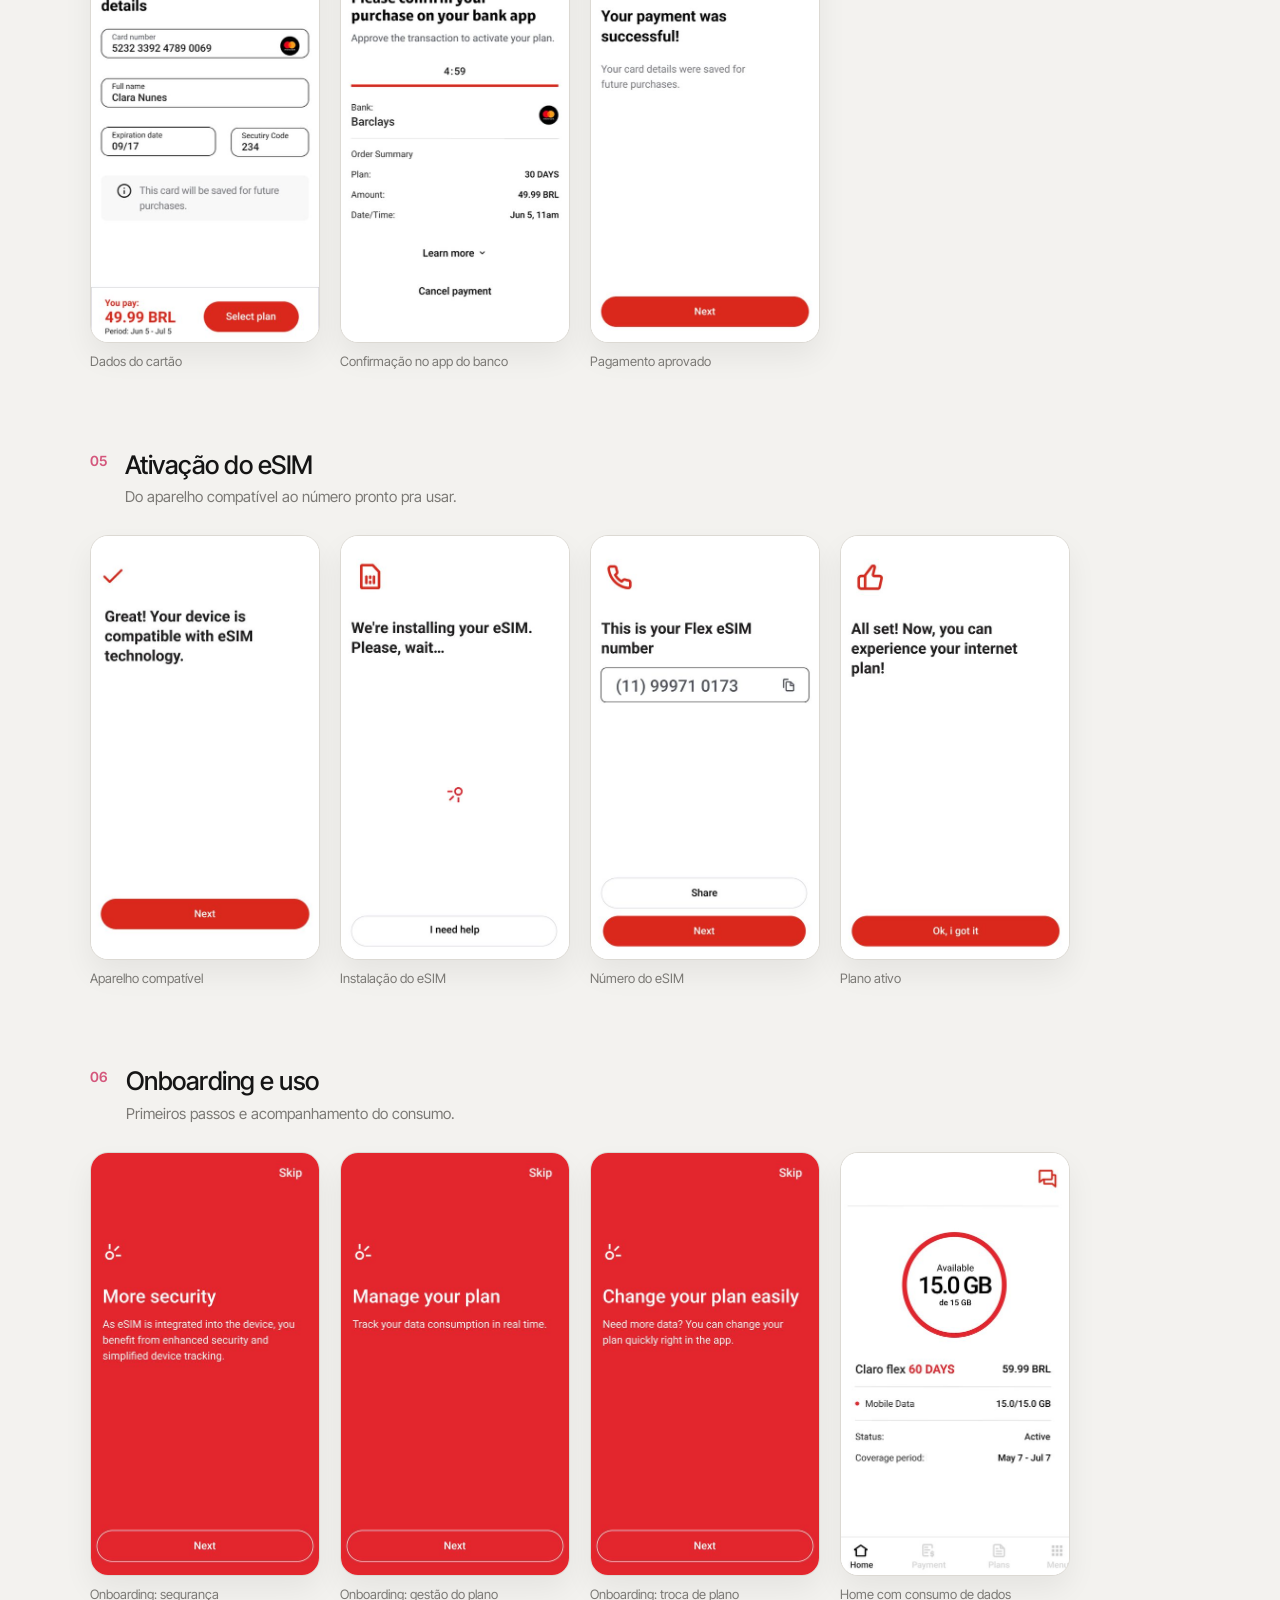
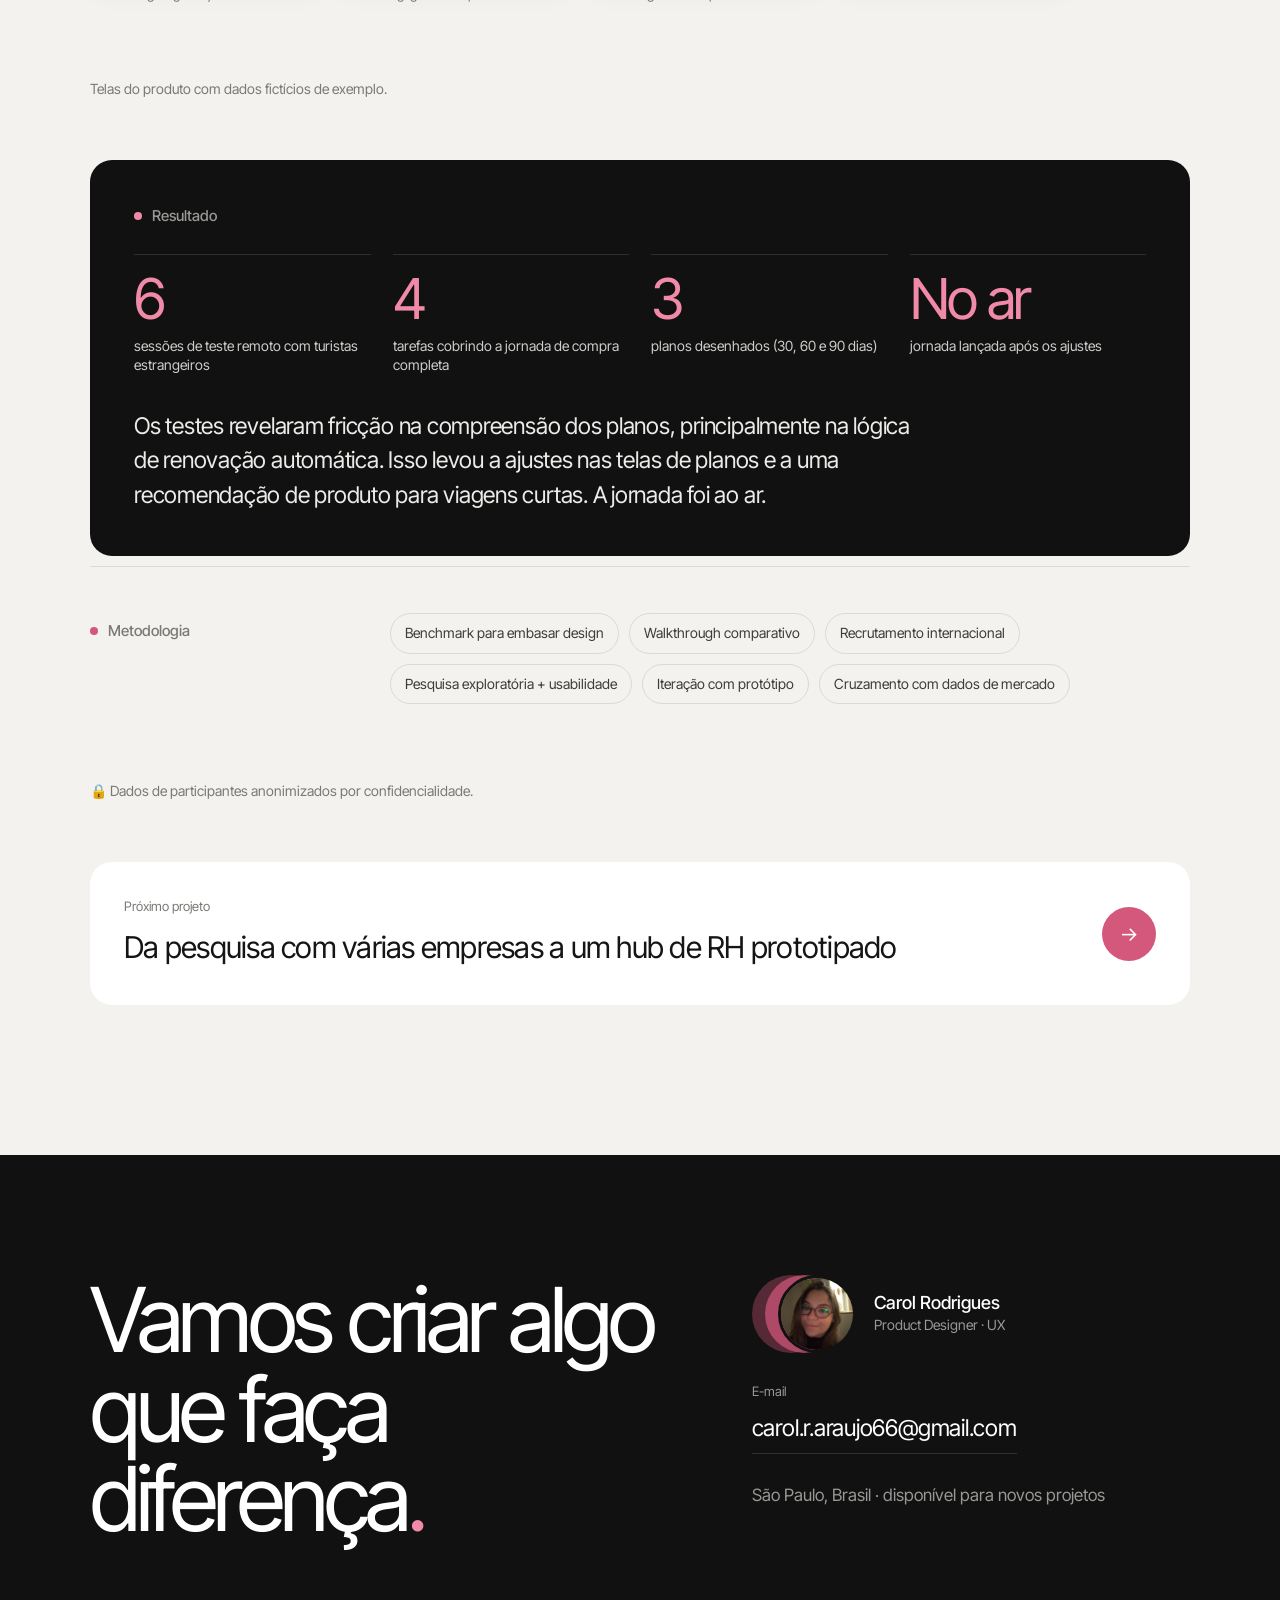
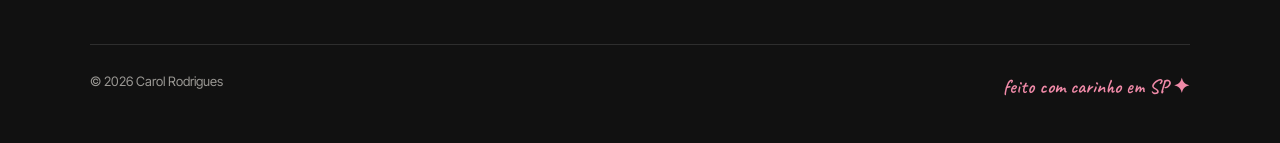
==== commit 02cfd57f: "Case Claro Flex Turista com as telas reais da jornada Co-Authored-By: Claude Opus 5.5 <noreply@anthr" ====
--- a/cases/claro.html
+++ b/cases/claro.html
@@ -40,12 +40,15 @@
     <dl class="facts reveal"><div><dt>Cliente</dt><dd>Claro</dd></div><div><dt>Meu papel</dt><dd>Design de fluxos e telas, benchmark, roteiro e screener de teste, relatório</dd></div><div><dt>Métodos</dt><dd>Benchmark, walkthrough, teste de usabilidade remoto</dd></div><div><dt>Status</dt><dd>Jornada lançada</dd></div></dl>
   </div>
 </section>
-<div class="wrap"><div class="cs-visual reveal"><div class="vis vis-a"><div class="phone side"><i class="w60"></i><i class="card"></i><i class="card"></i></div><div class="phone"><i class="w40"></i><i class="w80"></i><i class="card"></i><i class="card"></i><i class="card"></i><i class="acc"></i></div><div class="phone side2"><i class="w60"></i><i class="w80"></i><i class="card"></i><i class="acc"></i></div><span class="vis-note">imagem ilustrativa · telas reais em breve</span></div></div></div>
+<div class="wrap"><div class="cs-visual reveal"><div class="vis vis-shots"><img class="shot s1" src="../assets/claro/explicativa.jpg" alt="Tela de apresentação dos planos para turistas" loading="lazy"><img class="shot s2" src="../assets/claro/planos-60.jpg" alt="Tela de escolha do plano de 30, 60 ou 90 dias" loading="lazy"><img class="shot s3" src="../assets/claro/resumo.jpg" alt="Resumo do pedido" loading="lazy"></div></div></div>
 <div class="cs-body">
   <div class="wrap">
     <section class="cs-sec reveal"><h2>Contexto</h2><div class="txt"><p>A Claro identificou a oportunidade de criar um produto digital para turistas estrangeiros no Brasil, com o volume aumentado por eventos como a COP30, oferecendo planos temporários via eSIM a partir da estrutura do Claro Flex original.</p><p>O time participou desde a concepção da nova jornada até a validação com usuários reais antes do lançamento.</p></div></section>
     <section class="cs-sec reveal"><h2>Meu papel</h2><div class="txt"><p>Desenhei, junto com o time, os fluxos e telas da nova jornada, apoiada em um benchmark de operadoras nacionais e internacionais que mapeou os padrões de experiência já familiares para turistas. Também construí com o time o roteiro de teste, o screener de recrutamento e o relatório final entregue ao cliente.</p></div></section>
     <section class="cs-sec reveal"><h2>Processo</h2><ol class="steps"><li><span><b>Benchmark e mapeamento comparativo:</b> o que precisava mudar em relação ao Claro Flex original, somado a operadoras nacionais e internacionais.</span></li><li><span><b>Design dos fluxos e telas:</b> a partir das premissas de negócio (login por passaporte, planos de 30, 60 e 90 dias, ativação só via eSIM) e dos padrões do benchmark.</span></li><li><span><b>Recrutamento internacional:</b> screener para turistas com e sem experiência prévia com eSIM, via Respondent.</span></li><li><span><b>Roteiro do teste:</b> perguntas exploratórias sobre a escolha de operadora em viagem e 4 tarefas cobrindo a jornada completa.</span></li><li><span><b>Execução e análise:</b> 6 sessões remotas, tabulação e relatório cruzando os achados com dados de mercado.</span></li></ol></section>
+  </div>
+  <section class="gallery"><div class="wrap"><div class="eyebrow reveal">A jornada em telas</div><h2 class="h2 reveal">Da descoberta ao plano ativo</h2></div><div class="stage reveal"><div class="wrap stage-head"><span class="stage-n">01</span><div><h3>Descoberta</h3><p>O turista entende o produto e o que é eSIM antes de decidir.</p></div></div><div class="shots"><figure><img src="../assets/claro/walkthrough.jpg" alt="Entrada com opção para visitante internacional" loading="lazy" width="480" height="889"><figcaption>Entrada com opção para visitante internacional</figcaption></figure><figure><img src="../assets/claro/explicativa.jpg" alt="Benefícios para quem está viajando" loading="lazy" width="480" height="889"><figcaption>Benefícios para quem está viajando</figcaption></figure><figure><img src="../assets/claro/esim-info.jpg" alt="Explicação sobre eSIM e compatibilidade" loading="lazy" width="480" height="889"><figcaption>Explicação sobre eSIM e compatibilidade</figcaption></figure></div></div><div class="stage reveal"><div class="wrap stage-head"><span class="stage-n">02</span><div><h3>Escolha do plano</h3><p>Planos de 30, 60 e 90 dias, sem fidelidade, com resumo claro antes de pagar.</p></div></div><div class="shots"><figure><img src="../assets/claro/planos-60.jpg" alt="Seleção do plano" loading="lazy" width="480" height="889"><figcaption>Seleção do plano</figcaption></figure><figure><img src="../assets/claro/planos-30.jpg" alt="Comparação entre durações" loading="lazy" width="480" height="889"><figcaption>Comparação entre durações</figcaption></figure><figure><img src="../assets/claro/resumo.jpg" alt="Resumo do pedido e renovação" loading="lazy" width="480" height="889"><figcaption>Resumo do pedido e renovação</figcaption></figure></div></div><div class="stage reveal"><div class="wrap stage-head"><span class="stage-n">03</span><div><h3>Cadastro com passaporte</h3><p>Login e verificação pensados para quem não tem CPF.</p></div></div><div class="shots"><figure><img src="../assets/claro/login.jpg" alt="Login com passaporte" loading="lazy" width="480" height="889"><figcaption>Login com passaporte</figcaption></figure><figure><img src="../assets/claro/cadastro.jpg" alt="Dados pessoais e endereço no Brasil" loading="lazy" width="480" height="889"><figcaption>Dados pessoais e endereço no Brasil</figcaption></figure><figure><img src="../assets/claro/passaporte.jpg" alt="Validação do passaporte" loading="lazy" width="480" height="889"><figcaption>Validação do passaporte</figcaption></figure><figure><img src="../assets/claro/verificacao.jpg" alt="Escolha do canal de verificação" loading="lazy" width="480" height="889"><figcaption>Escolha do canal de verificação</figcaption></figure><figure><img src="../assets/claro/codigo.jpg" alt="Código de confirmação" loading="lazy" width="480" height="889"><figcaption>Código de confirmação</figcaption></figure><figure><img src="../assets/claro/senha.jpg" alt="Criação de senha" loading="lazy" width="480" height="889"><figcaption>Criação de senha</figcaption></figure></div></div><div class="stage reveal"><div class="wrap stage-head"><span class="stage-n">04</span><div><h3>Pagamento</h3><p>Cartão internacional com autenticação do banco (3DS).</p></div></div><div class="shots"><figure><img src="../assets/claro/cartao.jpg" alt="Dados do cartão" loading="lazy" width="480" height="889"><figcaption>Dados do cartão</figcaption></figure><figure><img src="../assets/claro/3ds.jpg" alt="Confirmação no app do banco" loading="lazy" width="480" height="889"><figcaption>Confirmação no app do banco</figcaption></figure><figure><img src="../assets/claro/pagamento-ok.jpg" alt="Pagamento aprovado" loading="lazy" width="480" height="889"><figcaption>Pagamento aprovado</figcaption></figure></div></div><div class="stage reveal"><div class="wrap stage-head"><span class="stage-n">05</span><div><h3>Ativação do eSIM</h3><p>Do aparelho compatível ao número pronto pra usar.</p></div></div><div class="shots"><figure><img src="../assets/claro/compativel.jpg" alt="Aparelho compatível" loading="lazy" width="480" height="889"><figcaption>Aparelho compatível</figcaption></figure><figure><img src="../assets/claro/instalando.jpg" alt="Instalação do eSIM" loading="lazy" width="480" height="889"><figcaption>Instalação do eSIM</figcaption></figure><figure><img src="../assets/claro/numero.jpg" alt="Número do eSIM" loading="lazy" width="480" height="889"><figcaption>Número do eSIM</figcaption></figure><figure><img src="../assets/claro/ativado.jpg" alt="Plano ativo" loading="lazy" width="480" height="889"><figcaption>Plano ativo</figcaption></figure></div></div><div class="stage reveal"><div class="wrap stage-head"><span class="stage-n">06</span><div><h3>Onboarding e uso</h3><p>Primeiros passos e acompanhamento do consumo.</p></div></div><div class="shots"><figure><img src="../assets/claro/onb-1.jpg" alt="Onboarding: segurança" loading="lazy" width="480" height="889"><figcaption>Onboarding: segurança</figcaption></figure><figure><img src="../assets/claro/onb-2.jpg" alt="Onboarding: gestão do plano" loading="lazy" width="480" height="889"><figcaption>Onboarding: gestão do plano</figcaption></figure><figure><img src="../assets/claro/onb-3.jpg" alt="Onboarding: troca de plano" loading="lazy" width="480" height="889"><figcaption>Onboarding: troca de plano</figcaption></figure><figure><img src="../assets/claro/home.jpg" alt="Home com consumo de dados" loading="lazy" width="480" height="889"><figcaption>Home com consumo de dados</figcaption></figure></div></div><div class="wrap"><p class="note">Telas do produto com dados fictícios de exemplo.</p></div></section>
+  <div class="wrap">
     
     <section class="impact reveal"><h2>Resultado</h2><div class="impact-nums"><div><strong>6</strong><span>sessões de teste remoto com turistas estrangeiros</span></div><div><strong>4</strong><span>tarefas cobrindo a jornada de compra completa</span></div><div><strong>3</strong><span>planos desenhados (30, 60 e 90 dias)</span></div><div><strong>No ar</strong><span>jornada lançada após os ajustes</span></div></div><p>Os testes revelaram fricção na compreensão dos planos, principalmente na lógica de renovação automática. Isso levou a ajustes nas telas de planos e a uma recomendação de produto para viagens curtas. A jornada foi ao ar.</p></section>
     <section class="cs-sec reveal"><h2>Metodologia</h2><div class="chips"><span class="chip">Benchmark para embasar design</span><span class="chip">Walkthrough comparativo</span><span class="chip">Recrutamento internacional</span><span class="chip">Pesquisa exploratória + usabilidade</span><span class="chip">Iteração com protótipo</span><span class="chip">Cruzamento com dados de mercado</span></div></section>
--- a/assets/style.css
+++ b/assets/style.css
@@ -269,7 +269,7 @@
   .nav .wrap{height:64px}
   .hero{padding:72px 0 80px}
   .section,.links-sec{padding:80px 0}
-  .case-visual{aspect-ratio:4/3}
+  .case-visual,.cs-visual{aspect-ratio:4/3}
   .phone.side,.phone.side2{display:none}
   .phone{width:150px}
   .job{grid-template-columns:1fr}
@@ -279,3 +279,40 @@
   .btn{padding:10px 18px;font-size:14px}
   .hero-foot p{font-size:16px}
 }
+
+/* diagrama de processo (cases sem imagens de tela) */
+.flow{width:84%;max-width:620px}
+.flow-lbl{font-size:13px;letter-spacing:.02em;margin-bottom:14px;opacity:.7}
+.flow ol{list-style:none;display:flex;flex-wrap:wrap;gap:10px}
+.flow li{display:flex;align-items:center;gap:10px;padding:12px 16px;border-radius:14px;font-size:clamp(13px,1.2vw,16px);line-height:1.25;background:#fff;color:var(--ink);box-shadow:0 10px 26px rgba(0,0,0,.08)}
+.flow .fn{font-size:12px;font-weight:600;color:var(--accent)}
+.vis-b .flow,.vis-d .flow{color:#fff}
+.vis-b .flow li{background:var(--dark-3);color:#fff;box-shadow:none;border:1px solid #3a3a3a}
+.vis-b .flow li:nth-child(2){background:var(--accent);border-color:var(--accent)}
+.vis-b .flow li:nth-child(2) .fn{color:#fff}
+.vis-d .flow li{background:rgba(255,255,255,.92)}
+.vis-c .flow-lbl,.vis-e .flow-lbl{color:var(--ink)}
+@media (max-width:600px){.flow{width:88%}.flow li{padding:9px 12px}.flow ol{gap:7px}}
+
+/* telas reais (Claro Flex Turista) */
+.vis-shots{background:linear-gradient(150deg,#fbe3ea 0%,#f3f2ef 70%);overflow:hidden}
+.shot{position:absolute;width:clamp(120px,19%,230px);border-radius:22px;border:6px solid #111;box-shadow:0 30px 60px rgba(0,0,0,.25);background:#fff}
+.shot.s2{z-index:2;left:50%;top:10%;transform:translateX(-50%)}
+.shot.s1{left:50%;top:18%;transform:translateX(-140%) rotate(-6deg)}
+.shot.s3{left:50%;top:18%;transform:translateX(40%) rotate(6deg)}
+.gallery{padding:70px 0 30px;border-top:1px solid var(--line)}
+.gallery .h2{margin-bottom:40px}
+.stage{margin-bottom:56px}
+.stage-head{display:flex;gap:18px;align-items:flex-start;margin-bottom:20px}
+.stage-n{font-size:14px;font-weight:600;color:var(--accent);padding-top:5px}
+.stage h3{font-weight:500;font-size:clamp(22px,2vw,26px);letter-spacing:-.02em}
+.stage p{color:var(--muted);font-size:15px;max-width:56ch}
+.shots{display:flex;gap:20px;overflow-x:auto;scroll-snap-type:x proximity;scroll-padding-inline:max(40px,calc((100vw - var(--wrap))/2 + 40px));padding:6px max(40px,calc((100vw - var(--wrap))/2 + 40px)) 18px;scrollbar-width:thin}
+.shots figure{flex:none;width:clamp(170px,18vw,230px);scroll-snap-align:start}
+.shots img{width:100%;height:auto;aspect-ratio:9/16.6;object-fit:cover;object-position:top;border-radius:18px;border:1px solid var(--line);background:#fff;box-shadow:0 14px 30px rgba(0,0,0,.06)}
+.shots figcaption{font-size:13px;color:var(--muted);margin-top:10px;line-height:1.35}
+@media (max-width:600px){
+  .shots{padding:6px 16px 16px;gap:14px;scroll-padding-inline:16px}
+  .shots figure{width:62vw}
+  .shot{width:34%;border-width:4px;border-radius:16px}
+}
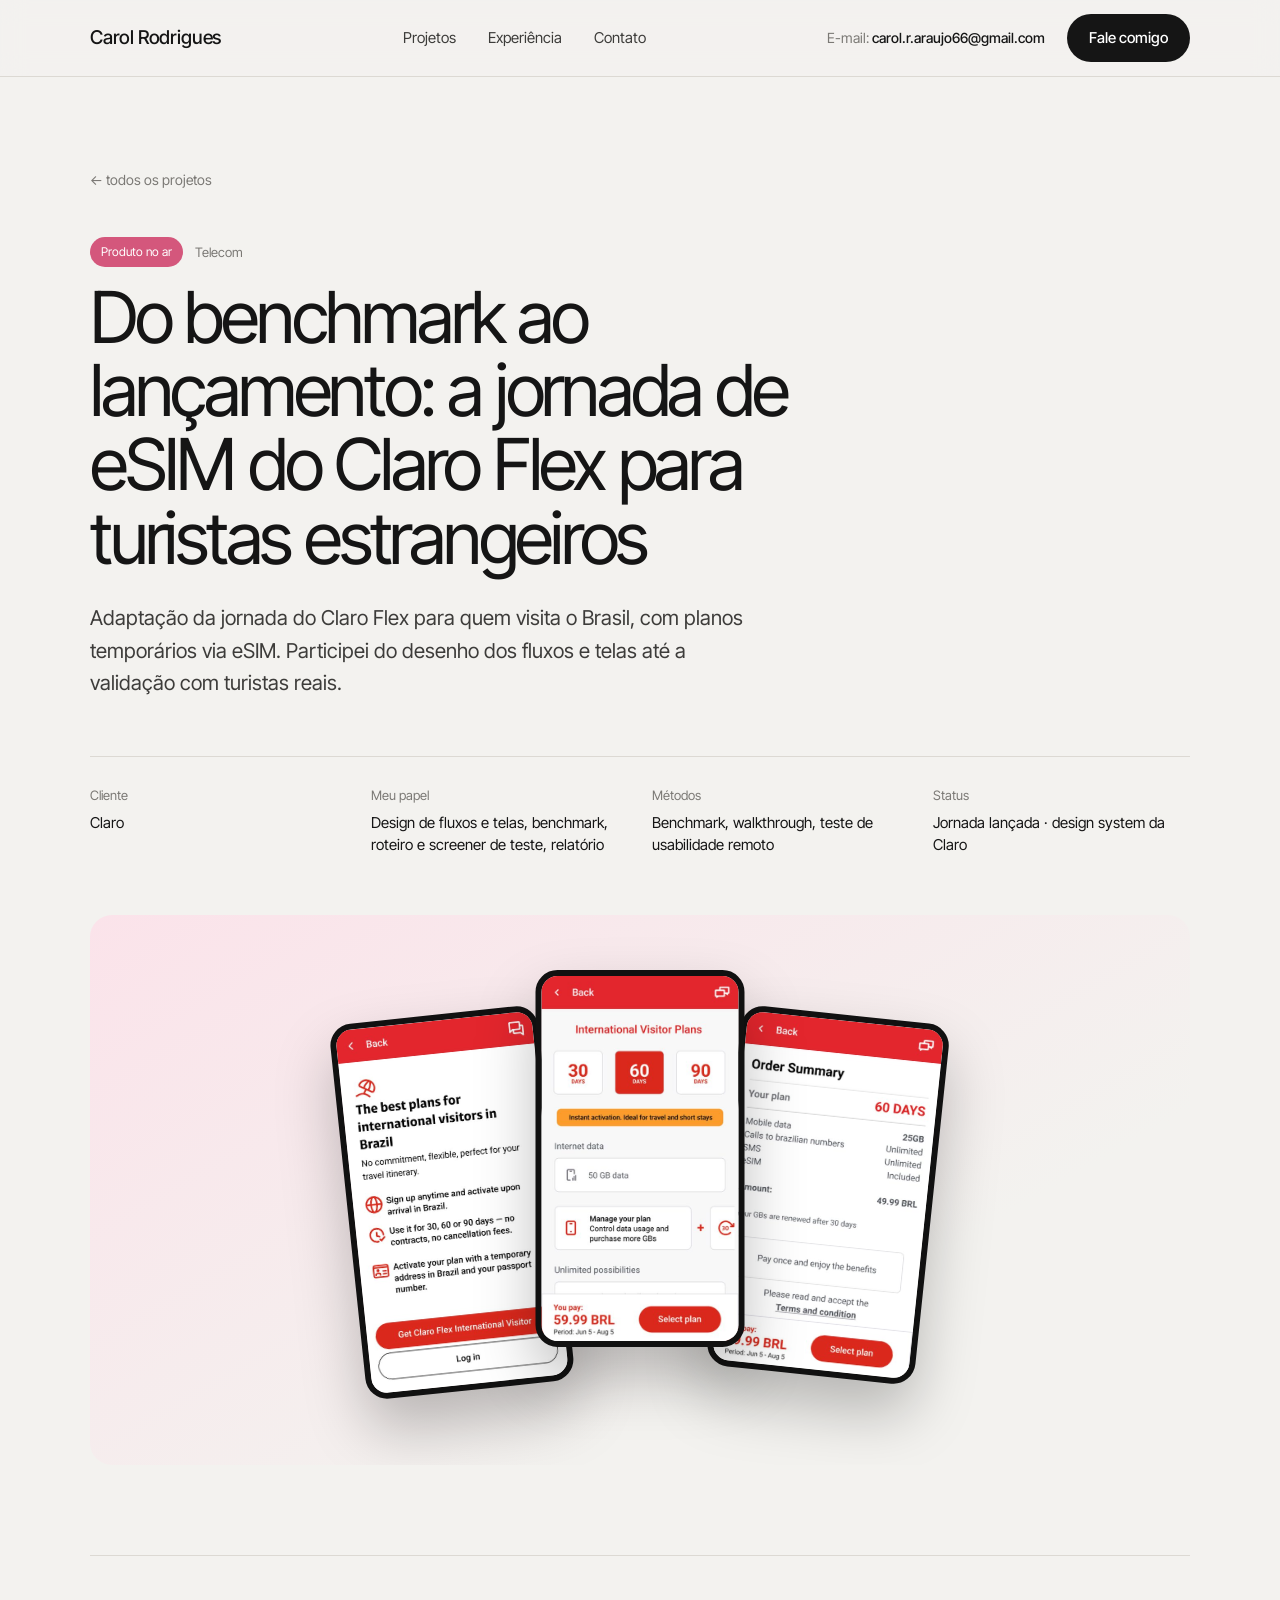
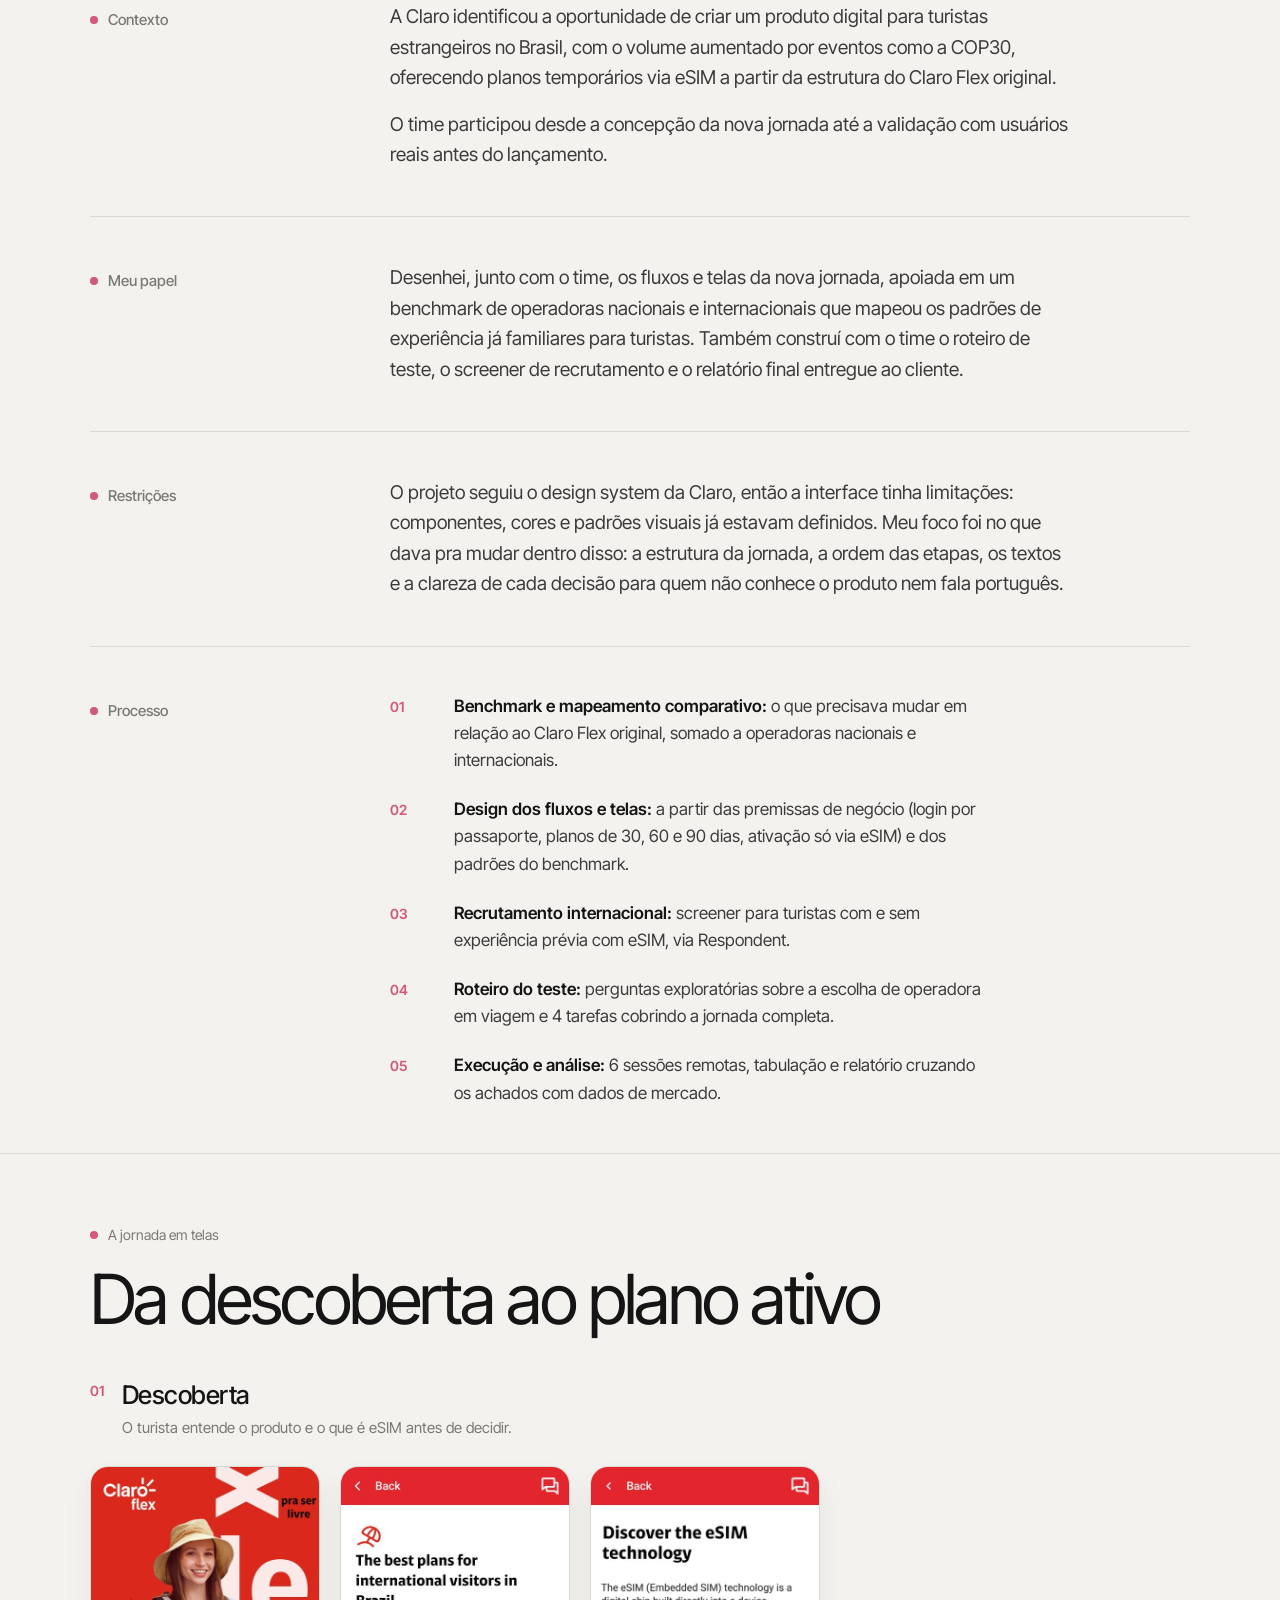
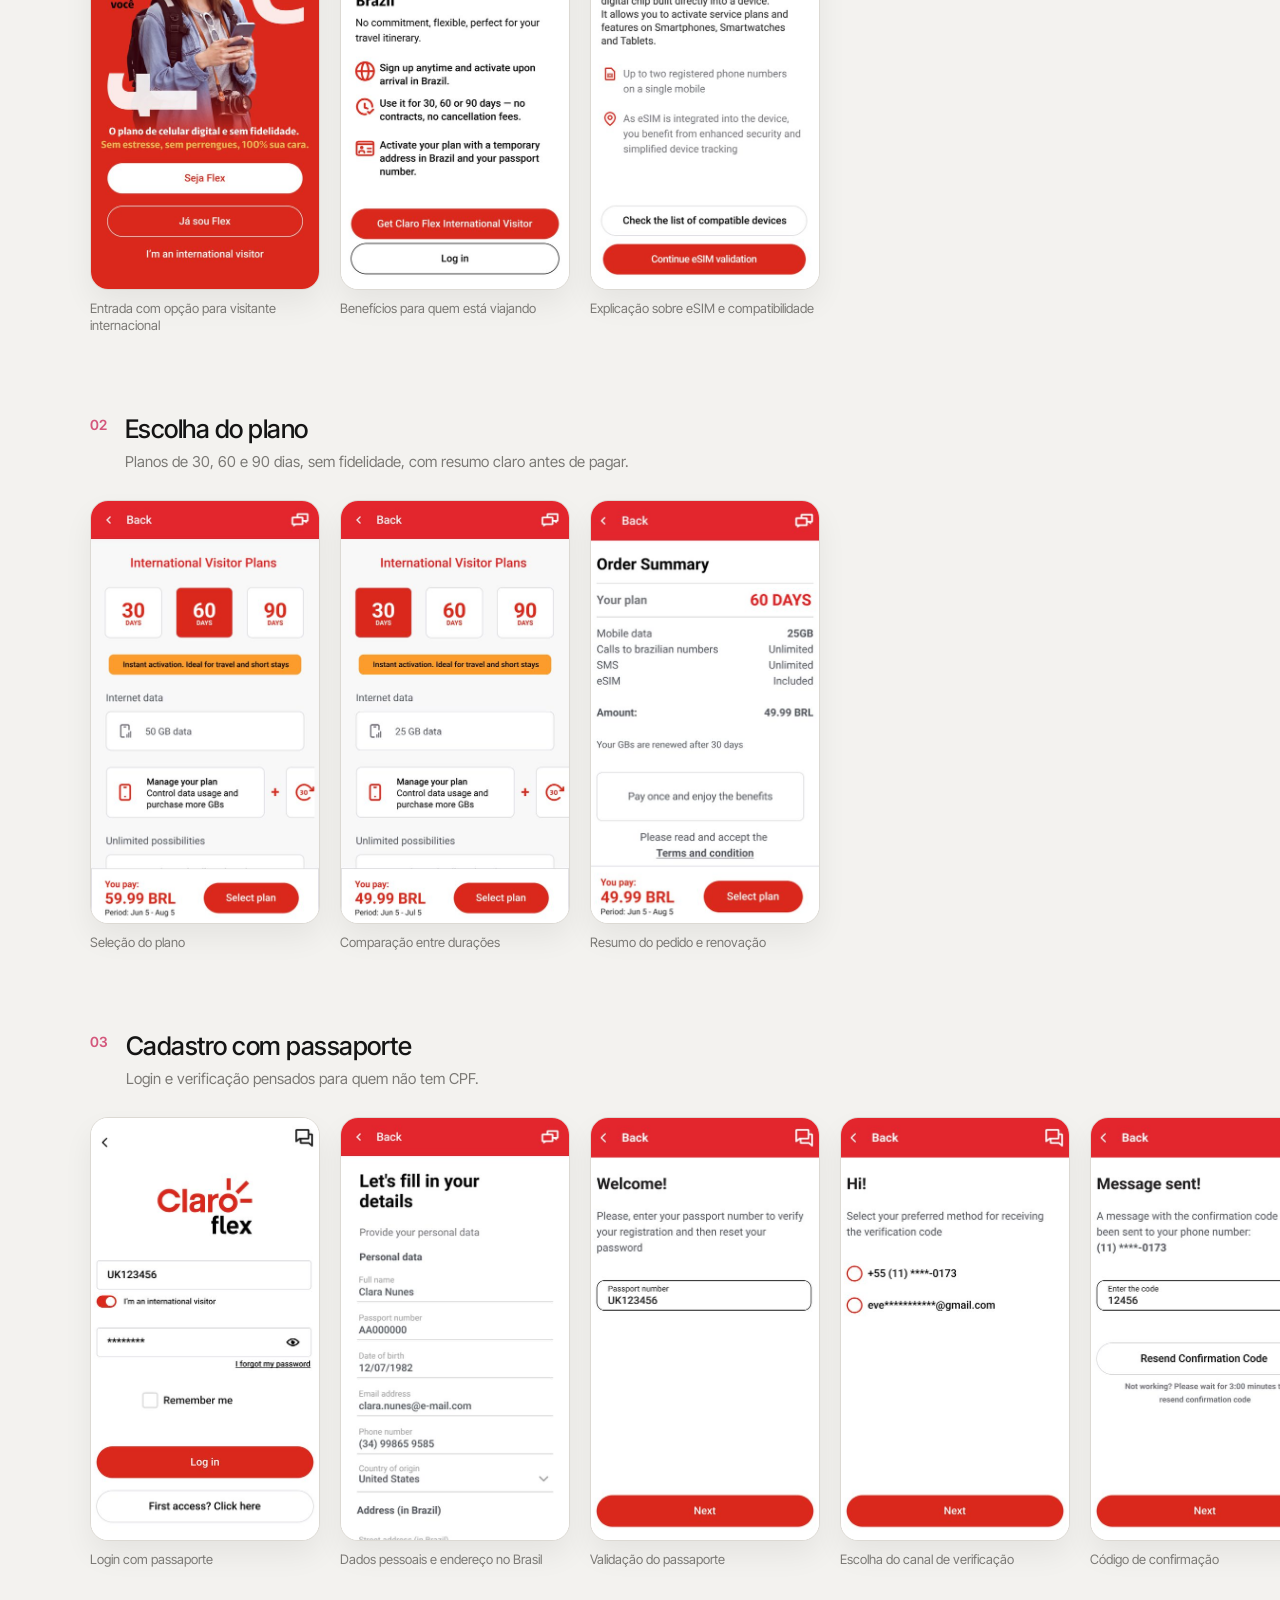
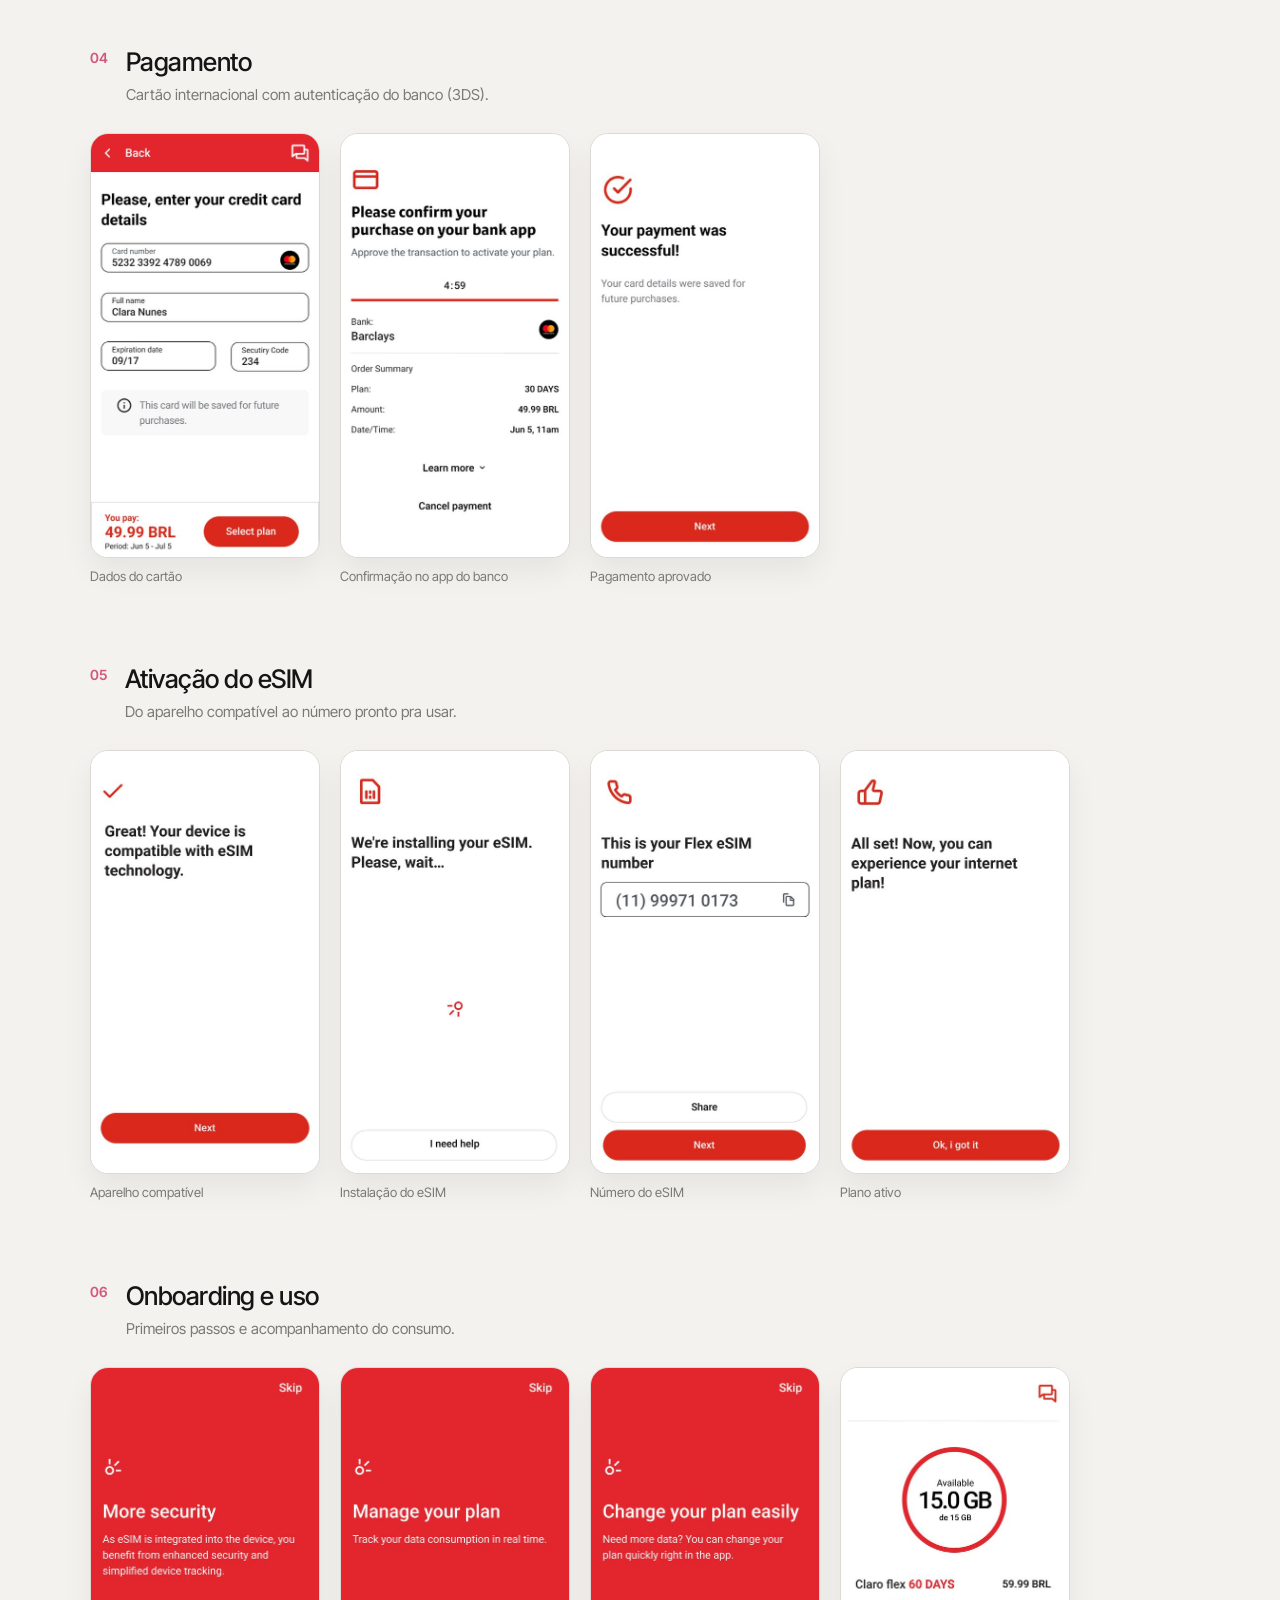
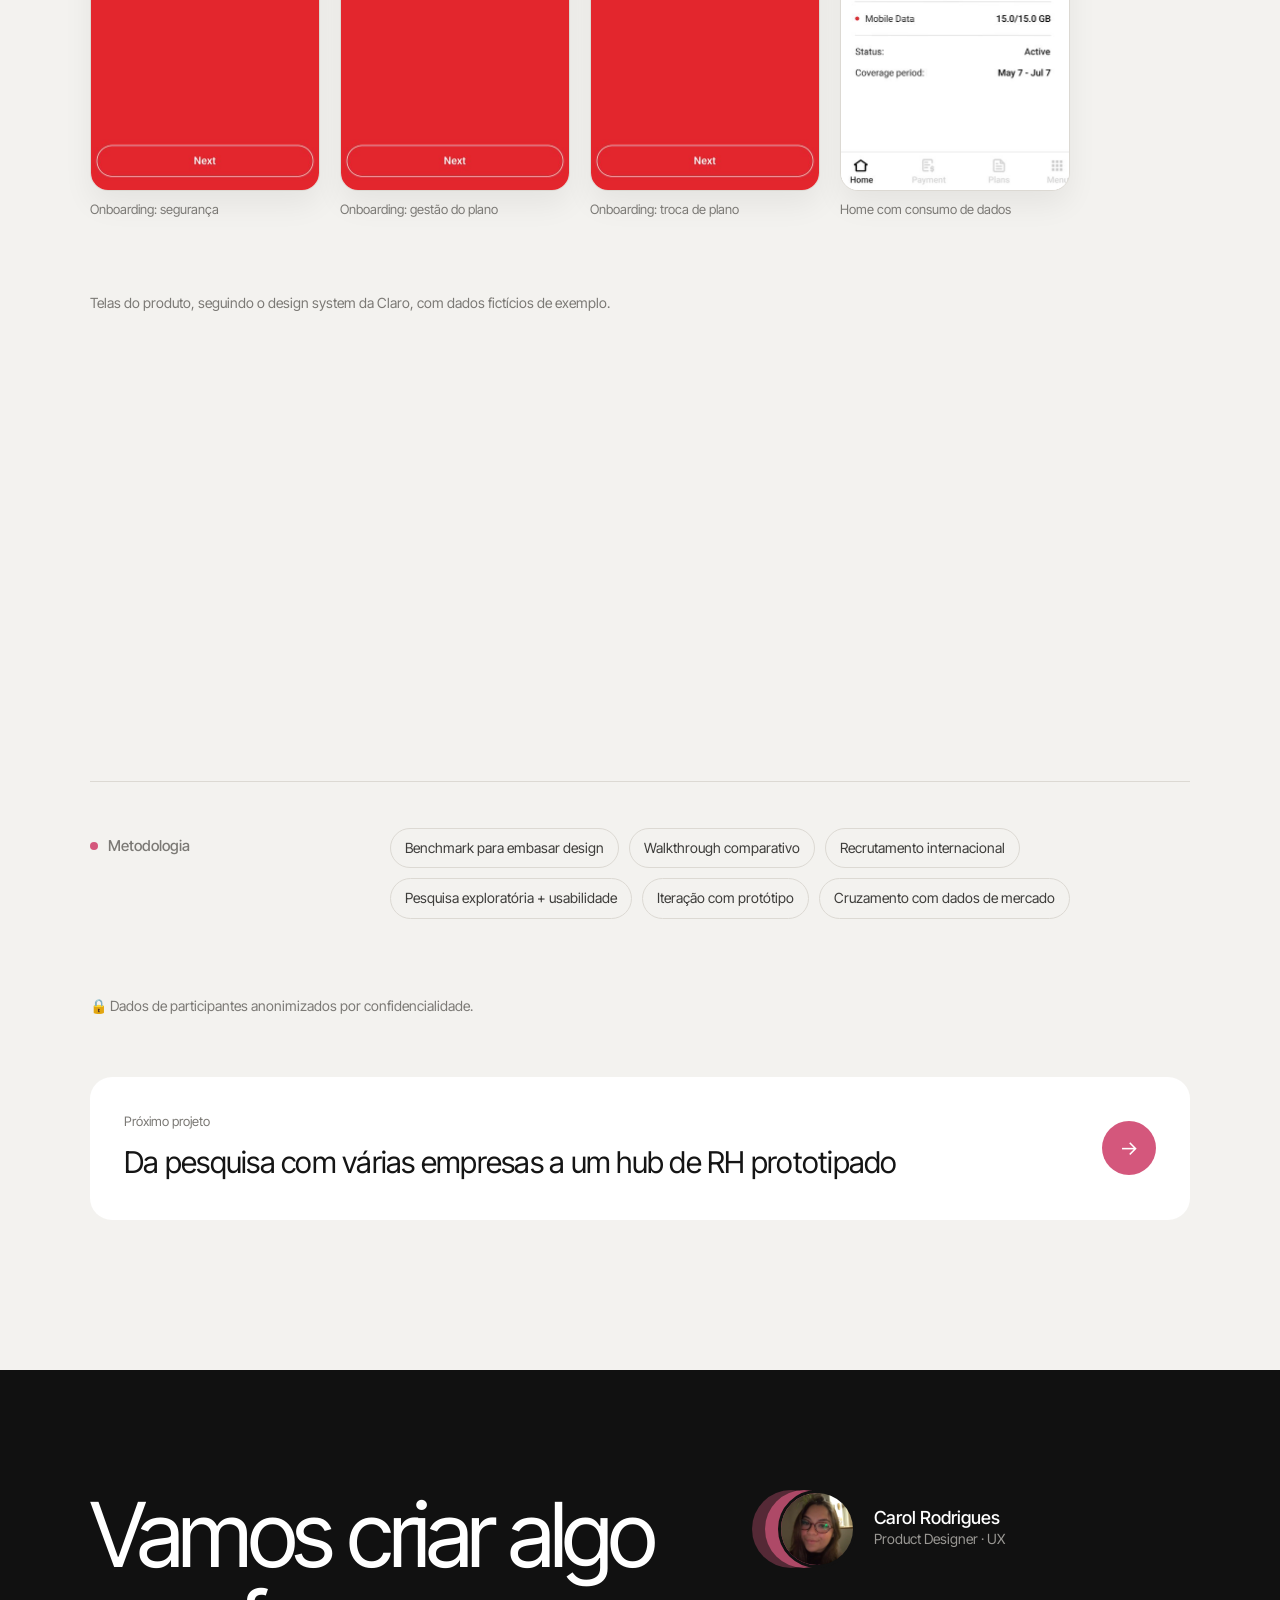
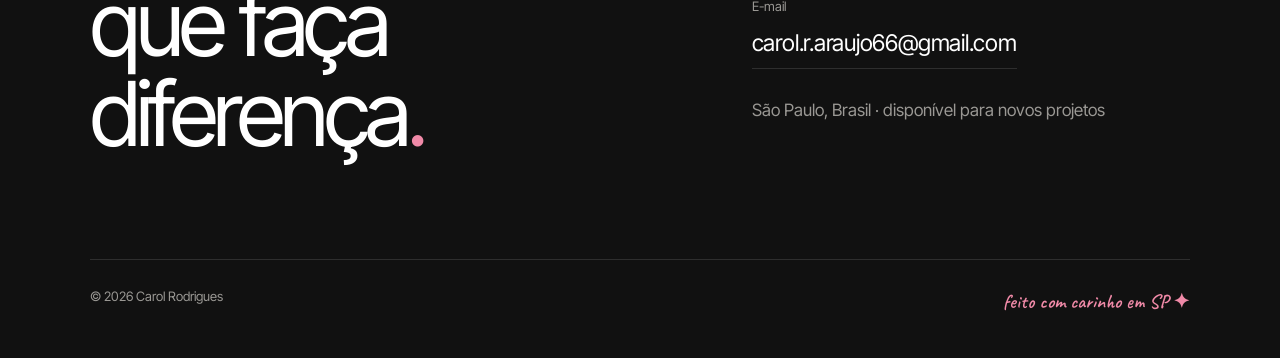
==== commit e201bd74: "Case Claro: restrição de UI pelo design system do cliente Co-Authored-By: Claude Opus 5.5 <noreply@a" ====
--- a/cases/claro.html
+++ b/cases/claro.html
@@ -37,7 +37,7 @@
     <div class="case-meta reveal"><span class="tag live">Produto no ar</span><span>Telecom</span></div>
     <h1 class="cs-title reveal">Do benchmark ao lançamento: a jornada de eSIM do Claro Flex para turistas estrangeiros</h1>
     <p class="cs-sub reveal">Adaptação da jornada do Claro Flex para quem visita o Brasil, com planos temporários via eSIM. Participei do desenho dos fluxos e telas até a validação com turistas reais.</p>
-    <dl class="facts reveal"><div><dt>Cliente</dt><dd>Claro</dd></div><div><dt>Meu papel</dt><dd>Design de fluxos e telas, benchmark, roteiro e screener de teste, relatório</dd></div><div><dt>Métodos</dt><dd>Benchmark, walkthrough, teste de usabilidade remoto</dd></div><div><dt>Status</dt><dd>Jornada lançada</dd></div></dl>
+    <dl class="facts reveal"><div><dt>Cliente</dt><dd>Claro</dd></div><div><dt>Meu papel</dt><dd>Design de fluxos e telas, benchmark, roteiro e screener de teste, relatório</dd></div><div><dt>Métodos</dt><dd>Benchmark, walkthrough, teste de usabilidade remoto</dd></div><div><dt>Status</dt><dd>Jornada lançada · design system da Claro</dd></div></dl>
   </div>
 </section>
 <div class="wrap"><div class="cs-visual reveal"><div class="vis vis-shots"><img class="shot s1" src="../assets/claro/explicativa.jpg" alt="Tela de apresentação dos planos para turistas" loading="lazy"><img class="shot s2" src="../assets/claro/planos-60.jpg" alt="Tela de escolha do plano de 30, 60 ou 90 dias" loading="lazy"><img class="shot s3" src="../assets/claro/resumo.jpg" alt="Resumo do pedido" loading="lazy"></div></div></div>
@@ -45,9 +45,10 @@
   <div class="wrap">
     <section class="cs-sec reveal"><h2>Contexto</h2><div class="txt"><p>A Claro identificou a oportunidade de criar um produto digital para turistas estrangeiros no Brasil, com o volume aumentado por eventos como a COP30, oferecendo planos temporários via eSIM a partir da estrutura do Claro Flex original.</p><p>O time participou desde a concepção da nova jornada até a validação com usuários reais antes do lançamento.</p></div></section>
     <section class="cs-sec reveal"><h2>Meu papel</h2><div class="txt"><p>Desenhei, junto com o time, os fluxos e telas da nova jornada, apoiada em um benchmark de operadoras nacionais e internacionais que mapeou os padrões de experiência já familiares para turistas. Também construí com o time o roteiro de teste, o screener de recrutamento e o relatório final entregue ao cliente.</p></div></section>
+    <section class="cs-sec reveal"><h2>Restrições</h2><div class="txt"><p>O projeto seguiu o design system da Claro, então a interface tinha limitações: componentes, cores e padrões visuais já estavam definidos. Meu foco foi no que dava pra mudar dentro disso: a estrutura da jornada, a ordem das etapas, os textos e a clareza de cada decisão para quem não conhece o produto nem fala português.</p></div></section>
     <section class="cs-sec reveal"><h2>Processo</h2><ol class="steps"><li><span><b>Benchmark e mapeamento comparativo:</b> o que precisava mudar em relação ao Claro Flex original, somado a operadoras nacionais e internacionais.</span></li><li><span><b>Design dos fluxos e telas:</b> a partir das premissas de negócio (login por passaporte, planos de 30, 60 e 90 dias, ativação só via eSIM) e dos padrões do benchmark.</span></li><li><span><b>Recrutamento internacional:</b> screener para turistas com e sem experiência prévia com eSIM, via Respondent.</span></li><li><span><b>Roteiro do teste:</b> perguntas exploratórias sobre a escolha de operadora em viagem e 4 tarefas cobrindo a jornada completa.</span></li><li><span><b>Execução e análise:</b> 6 sessões remotas, tabulação e relatório cruzando os achados com dados de mercado.</span></li></ol></section>
   </div>
-  <section class="gallery"><div class="wrap"><div class="eyebrow reveal">A jornada em telas</div><h2 class="h2 reveal">Da descoberta ao plano ativo</h2></div><div class="stage reveal"><div class="wrap stage-head"><span class="stage-n">01</span><div><h3>Descoberta</h3><p>O turista entende o produto e o que é eSIM antes de decidir.</p></div></div><div class="shots"><figure><img src="../assets/claro/walkthrough.jpg" alt="Entrada com opção para visitante internacional" loading="lazy" width="480" height="889"><figcaption>Entrada com opção para visitante internacional</figcaption></figure><figure><img src="../assets/claro/explicativa.jpg" alt="Benefícios para quem está viajando" loading="lazy" width="480" height="889"><figcaption>Benefícios para quem está viajando</figcaption></figure><figure><img src="../assets/claro/esim-info.jpg" alt="Explicação sobre eSIM e compatibilidade" loading="lazy" width="480" height="889"><figcaption>Explicação sobre eSIM e compatibilidade</figcaption></figure></div></div><div class="stage reveal"><div class="wrap stage-head"><span class="stage-n">02</span><div><h3>Escolha do plano</h3><p>Planos de 30, 60 e 90 dias, sem fidelidade, com resumo claro antes de pagar.</p></div></div><div class="shots"><figure><img src="../assets/claro/planos-60.jpg" alt="Seleção do plano" loading="lazy" width="480" height="889"><figcaption>Seleção do plano</figcaption></figure><figure><img src="../assets/claro/planos-30.jpg" alt="Comparação entre durações" loading="lazy" width="480" height="889"><figcaption>Comparação entre durações</figcaption></figure><figure><img src="../assets/claro/resumo.jpg" alt="Resumo do pedido e renovação" loading="lazy" width="480" height="889"><figcaption>Resumo do pedido e renovação</figcaption></figure></div></div><div class="stage reveal"><div class="wrap stage-head"><span class="stage-n">03</span><div><h3>Cadastro com passaporte</h3><p>Login e verificação pensados para quem não tem CPF.</p></div></div><div class="shots"><figure><img src="../assets/claro/login.jpg" alt="Login com passaporte" loading="lazy" width="480" height="889"><figcaption>Login com passaporte</figcaption></figure><figure><img src="../assets/claro/cadastro.jpg" alt="Dados pessoais e endereço no Brasil" loading="lazy" width="480" height="889"><figcaption>Dados pessoais e endereço no Brasil</figcaption></figure><figure><img src="../assets/claro/passaporte.jpg" alt="Validação do passaporte" loading="lazy" width="480" height="889"><figcaption>Validação do passaporte</figcaption></figure><figure><img src="../assets/claro/verificacao.jpg" alt="Escolha do canal de verificação" loading="lazy" width="480" height="889"><figcaption>Escolha do canal de verificação</figcaption></figure><figure><img src="../assets/claro/codigo.jpg" alt="Código de confirmação" loading="lazy" width="480" height="889"><figcaption>Código de confirmação</figcaption></figure><figure><img src="../assets/claro/senha.jpg" alt="Criação de senha" loading="lazy" width="480" height="889"><figcaption>Criação de senha</figcaption></figure></div></div><div class="stage reveal"><div class="wrap stage-head"><span class="stage-n">04</span><div><h3>Pagamento</h3><p>Cartão internacional com autenticação do banco (3DS).</p></div></div><div class="shots"><figure><img src="../assets/claro/cartao.jpg" alt="Dados do cartão" loading="lazy" width="480" height="889"><figcaption>Dados do cartão</figcaption></figure><figure><img src="../assets/claro/3ds.jpg" alt="Confirmação no app do banco" loading="lazy" width="480" height="889"><figcaption>Confirmação no app do banco</figcaption></figure><figure><img src="../assets/claro/pagamento-ok.jpg" alt="Pagamento aprovado" loading="lazy" width="480" height="889"><figcaption>Pagamento aprovado</figcaption></figure></div></div><div class="stage reveal"><div class="wrap stage-head"><span class="stage-n">05</span><div><h3>Ativação do eSIM</h3><p>Do aparelho compatível ao número pronto pra usar.</p></div></div><div class="shots"><figure><img src="../assets/claro/compativel.jpg" alt="Aparelho compatível" loading="lazy" width="480" height="889"><figcaption>Aparelho compatível</figcaption></figure><figure><img src="../assets/claro/instalando.jpg" alt="Instalação do eSIM" loading="lazy" width="480" height="889"><figcaption>Instalação do eSIM</figcaption></figure><figure><img src="../assets/claro/numero.jpg" alt="Número do eSIM" loading="lazy" width="480" height="889"><figcaption>Número do eSIM</figcaption></figure><figure><img src="../assets/claro/ativado.jpg" alt="Plano ativo" loading="lazy" width="480" height="889"><figcaption>Plano ativo</figcaption></figure></div></div><div class="stage reveal"><div class="wrap stage-head"><span class="stage-n">06</span><div><h3>Onboarding e uso</h3><p>Primeiros passos e acompanhamento do consumo.</p></div></div><div class="shots"><figure><img src="../assets/claro/onb-1.jpg" alt="Onboarding: segurança" loading="lazy" width="480" height="889"><figcaption>Onboarding: segurança</figcaption></figure><figure><img src="../assets/claro/onb-2.jpg" alt="Onboarding: gestão do plano" loading="lazy" width="480" height="889"><figcaption>Onboarding: gestão do plano</figcaption></figure><figure><img src="../assets/claro/onb-3.jpg" alt="Onboarding: troca de plano" loading="lazy" width="480" height="889"><figcaption>Onboarding: troca de plano</figcaption></figure><figure><img src="../assets/claro/home.jpg" alt="Home com consumo de dados" loading="lazy" width="480" height="889"><figcaption>Home com consumo de dados</figcaption></figure></div></div><div class="wrap"><p class="note">Telas do produto com dados fictícios de exemplo.</p></div></section>
+  <section class="gallery"><div class="wrap"><div class="eyebrow reveal">A jornada em telas</div><h2 class="h2 reveal">Da descoberta ao plano ativo</h2></div><div class="stage reveal"><div class="wrap stage-head"><span class="stage-n">01</span><div><h3>Descoberta</h3><p>O turista entende o produto e o que é eSIM antes de decidir.</p></div></div><div class="shots"><figure><img src="../assets/claro/walkthrough.jpg" alt="Entrada com opção para visitante internacional" loading="lazy" width="480" height="889"><figcaption>Entrada com opção para visitante internacional</figcaption></figure><figure><img src="../assets/claro/explicativa.jpg" alt="Benefícios para quem está viajando" loading="lazy" width="480" height="889"><figcaption>Benefícios para quem está viajando</figcaption></figure><figure><img src="../assets/claro/esim-info.jpg" alt="Explicação sobre eSIM e compatibilidade" loading="lazy" width="480" height="889"><figcaption>Explicação sobre eSIM e compatibilidade</figcaption></figure></div></div><div class="stage reveal"><div class="wrap stage-head"><span class="stage-n">02</span><div><h3>Escolha do plano</h3><p>Planos de 30, 60 e 90 dias, sem fidelidade, com resumo claro antes de pagar.</p></div></div><div class="shots"><figure><img src="../assets/claro/planos-60.jpg" alt="Seleção do plano" loading="lazy" width="480" height="889"><figcaption>Seleção do plano</figcaption></figure><figure><img src="../assets/claro/planos-30.jpg" alt="Comparação entre durações" loading="lazy" width="480" height="889"><figcaption>Comparação entre durações</figcaption></figure><figure><img src="../assets/claro/resumo.jpg" alt="Resumo do pedido e renovação" loading="lazy" width="480" height="889"><figcaption>Resumo do pedido e renovação</figcaption></figure></div></div><div class="stage reveal"><div class="wrap stage-head"><span class="stage-n">03</span><div><h3>Cadastro com passaporte</h3><p>Login e verificação pensados para quem não tem CPF.</p></div></div><div class="shots"><figure><img src="../assets/claro/login.jpg" alt="Login com passaporte" loading="lazy" width="480" height="889"><figcaption>Login com passaporte</figcaption></figure><figure><img src="../assets/claro/cadastro.jpg" alt="Dados pessoais e endereço no Brasil" loading="lazy" width="480" height="889"><figcaption>Dados pessoais e endereço no Brasil</figcaption></figure><figure><img src="../assets/claro/passaporte.jpg" alt="Validação do passaporte" loading="lazy" width="480" height="889"><figcaption>Validação do passaporte</figcaption></figure><figure><img src="../assets/claro/verificacao.jpg" alt="Escolha do canal de verificação" loading="lazy" width="480" height="889"><figcaption>Escolha do canal de verificação</figcaption></figure><figure><img src="../assets/claro/codigo.jpg" alt="Código de confirmação" loading="lazy" width="480" height="889"><figcaption>Código de confirmação</figcaption></figure><figure><img src="../assets/claro/senha.jpg" alt="Criação de senha" loading="lazy" width="480" height="889"><figcaption>Criação de senha</figcaption></figure></div></div><div class="stage reveal"><div class="wrap stage-head"><span class="stage-n">04</span><div><h3>Pagamento</h3><p>Cartão internacional com autenticação do banco (3DS).</p></div></div><div class="shots"><figure><img src="../assets/claro/cartao.jpg" alt="Dados do cartão" loading="lazy" width="480" height="889"><figcaption>Dados do cartão</figcaption></figure><figure><img src="../assets/claro/3ds.jpg" alt="Confirmação no app do banco" loading="lazy" width="480" height="889"><figcaption>Confirmação no app do banco</figcaption></figure><figure><img src="../assets/claro/pagamento-ok.jpg" alt="Pagamento aprovado" loading="lazy" width="480" height="889"><figcaption>Pagamento aprovado</figcaption></figure></div></div><div class="stage reveal"><div class="wrap stage-head"><span class="stage-n">05</span><div><h3>Ativação do eSIM</h3><p>Do aparelho compatível ao número pronto pra usar.</p></div></div><div class="shots"><figure><img src="../assets/claro/compativel.jpg" alt="Aparelho compatível" loading="lazy" width="480" height="889"><figcaption>Aparelho compatível</figcaption></figure><figure><img src="../assets/claro/instalando.jpg" alt="Instalação do eSIM" loading="lazy" width="480" height="889"><figcaption>Instalação do eSIM</figcaption></figure><figure><img src="../assets/claro/numero.jpg" alt="Número do eSIM" loading="lazy" width="480" height="889"><figcaption>Número do eSIM</figcaption></figure><figure><img src="../assets/claro/ativado.jpg" alt="Plano ativo" loading="lazy" width="480" height="889"><figcaption>Plano ativo</figcaption></figure></div></div><div class="stage reveal"><div class="wrap stage-head"><span class="stage-n">06</span><div><h3>Onboarding e uso</h3><p>Primeiros passos e acompanhamento do consumo.</p></div></div><div class="shots"><figure><img src="../assets/claro/onb-1.jpg" alt="Onboarding: segurança" loading="lazy" width="480" height="889"><figcaption>Onboarding: segurança</figcaption></figure><figure><img src="../assets/claro/onb-2.jpg" alt="Onboarding: gestão do plano" loading="lazy" width="480" height="889"><figcaption>Onboarding: gestão do plano</figcaption></figure><figure><img src="../assets/claro/onb-3.jpg" alt="Onboarding: troca de plano" loading="lazy" width="480" height="889"><figcaption>Onboarding: troca de plano</figcaption></figure><figure><img src="../assets/claro/home.jpg" alt="Home com consumo de dados" loading="lazy" width="480" height="889"><figcaption>Home com consumo de dados</figcaption></figure></div></div><div class="wrap"><p class="note">Telas do produto, seguindo o design system da Claro, com dados fictícios de exemplo.</p></div></section>
   <div class="wrap">
     
     <section class="impact reveal"><h2>Resultado</h2><div class="impact-nums"><div><strong>6</strong><span>sessões de teste remoto com turistas estrangeiros</span></div><div><strong>4</strong><span>tarefas cobrindo a jornada de compra completa</span></div><div><strong>3</strong><span>planos desenhados (30, 60 e 90 dias)</span></div><div><strong>No ar</strong><span>jornada lançada após os ajustes</span></div></div><p>Os testes revelaram fricção na compreensão dos planos, principalmente na lógica de renovação automática. Isso levou a ajustes nas telas de planos e a uma recomendação de produto para viagens curtas. A jornada foi ao ar.</p></section>
